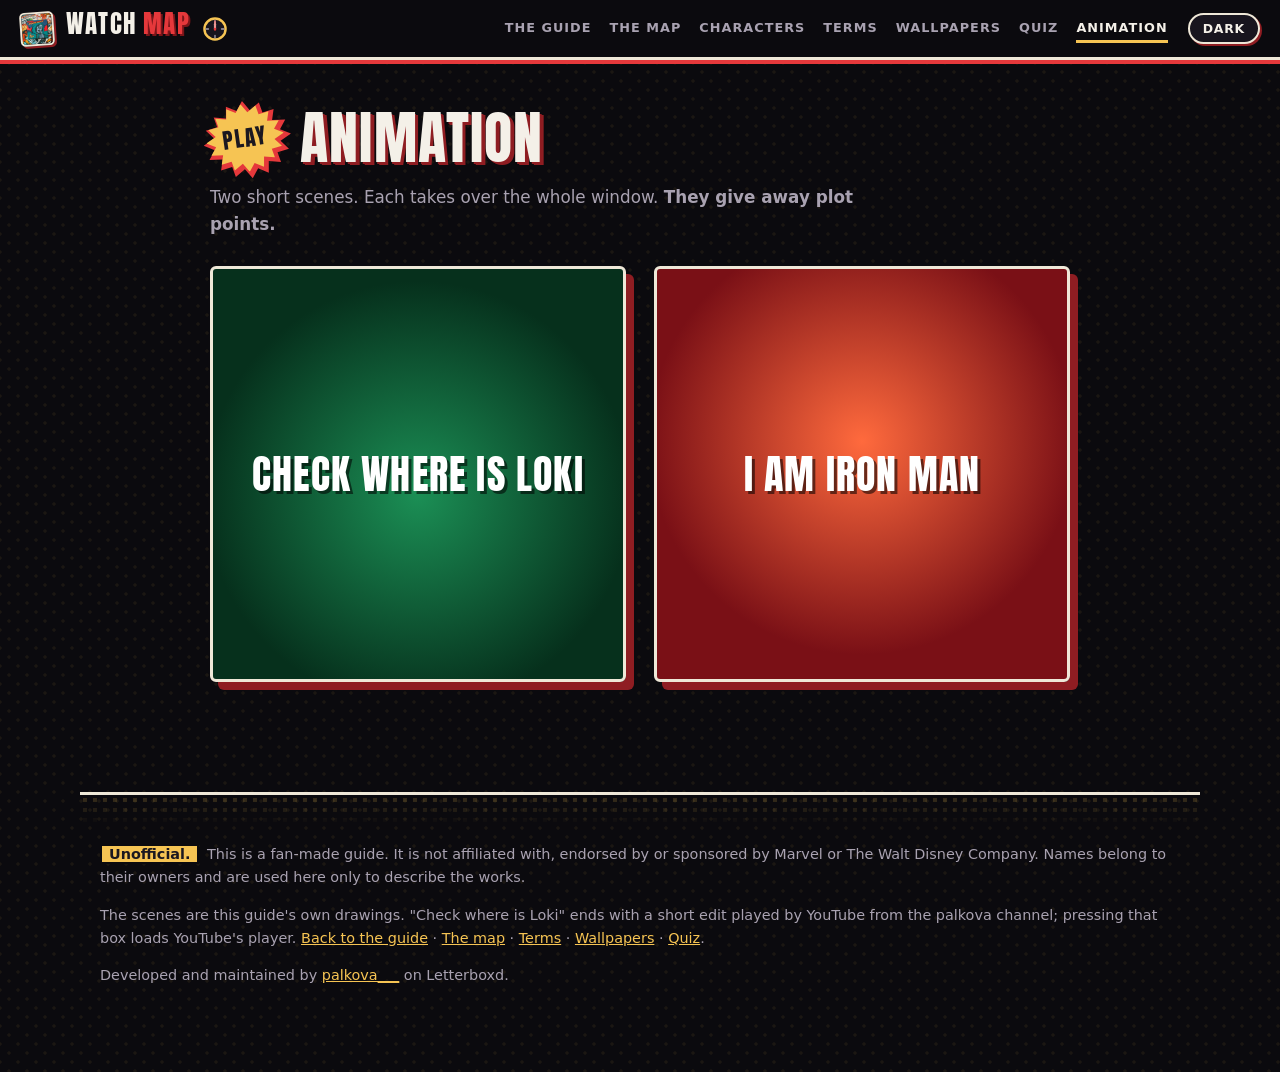
==== animation.html @ c8e67594 "Watch Map: update the page" ====
<!doctype html>
<html lang="en" data-theme="dark">
<head>
<meta charset="utf-8">
<meta name="viewport" content="width=device-width, initial-scale=1">
<title>Animation · Watch Map</title>
<meta name="description" content="An unofficial fan guide. Two short scenes that take over the whole window.">
<meta name="theme-color" content="#0b0a0e">
<link rel="icon" type="image/png" sizes="32x32" href="icon-32.png">
<link rel="apple-touch-icon" href="icon-180.png">
<link rel="preload" href="fonts/anton.woff2" as="font" type="font/woff2" crossorigin>
<link rel="stylesheet" href="style.css">
<script src="config.js"></script>
<script src="theme.js"></script>
</head>
<body data-page="animation">
<header class="bar">
  <a class="word" href="index.html" aria-label="Watch Map, back to the guide"><img class="logo" src="icon-180.png" width="34" height="34" alt=""><span class="word-a">WATCH</span><span class="word-b">MAP</span></a>
  <a class="logo-clock-link" href="https://youtu.be/irVNGjRFZGk" target="_blank" rel="noopener noreferrer" title="Avengers: Doomsday, the official trailer, on YouTube" aria-label="Avengers: Doomsday, the official trailer, on YouTube"><svg class="logo-clock" viewBox="0 0 32 32" width="26" height="26" aria-hidden="true"><circle class="logo-clock-ring" cx="16" cy="16" r="13"/><path class="logo-clock-marks" d="M16 5v3M16 24v3M5 16h3M24 16h3"/><line class="logo-clock-hour" x1="16" y1="16" x2="16" y2="10"/><line class="logo-clock-minute" x1="16" y1="16" x2="16" y2="7"/><line class="logo-clock-second" x1="16" y1="18" x2="16" y2="6"/><circle class="logo-clock-pin" cx="16" cy="16" r="1.6"/></svg></a>
  <nav aria-label="Pages">
    <a href="index.html">The guide</a>
    <a href="map.html">The map</a>
    <a href="index.html#people">Characters</a>
    <a href="terms.html">Terms</a>
    <a href="wallpapers.html">Wallpapers</a>
    <a href="quiz.html">Quiz</a>
    <a href="animation.html" aria-current="page">Animation</a>
  </nav>
  <a class="tool back-link" href="index.html">Guide</a>
  <button type="button" id="theme" class="tool">Dark</button>
</header>

<main id="top" class="block anim-page">
  <div class="head">
    <p class="num">PLAY</p>
    <h1 class="terms-title">Animation</h1>
    <p class="sub">Two short scenes. Each takes over the whole window. <strong>They give away plot points.</strong></p>
  </div>
  <div class="anim-boxes">
    <button type="button" class="anim-box loki" id="play-loki"><span>Check where is Loki</span></button>
    <button type="button" class="anim-box iron" id="play-iron"><span>I am Iron Man</span></button>
  </div>
  <noscript><p class="meta">This page needs JavaScript to play the scenes.</p></noscript>
</main>

<footer class="foot">
  <p><strong>Unofficial.</strong> This is a fan-made guide. It is not affiliated with, endorsed by or sponsored by Marvel or The Walt Disney Company. Names belong to their owners and are used here only to describe the works.</p>
  <p>The scenes are this guide's own drawings. "Check where is Loki" ends with a short edit played by YouTube from the palkova channel; pressing that box loads YouTube's player. <a href="index.html">Back to the guide</a> · <a href="map.html">The map</a> · <a href="terms.html">Terms</a> · <a href="wallpapers.html">Wallpapers</a> · <a href="quiz.html">Quiz</a>.</p>
  <p class="made-by">Developed and maintained by <a href="https://letterboxd.com/palkova___/" target="_blank" rel="noopener noreferrer">palkova___</a> on Letterboxd.</p>
</footer>

<!-- The stage: it covers the window while a scene plays (animation-page.js). -->
<div id="stage" hidden>
  <canvas id="stage-canvas" aria-hidden="true"></canvas>
  <video id="stage-video" playsinline controls preload="none" hidden></video>
  <iframe id="stage-frame" title="Video, played by YouTube" allow="autoplay; encrypted-media; picture-in-picture; fullscreen" allowfullscreen referrerpolicy="strict-origin-when-cross-origin" hidden></iframe>
  <div class="stage-tools">
    <a class="stage-pill" id="stage-watch" href="https://www.youtube.com/" target="_blank" rel="noopener noreferrer" hidden>Watch the edit on YouTube ↗</a>
    <a class="stage-pill" id="stage-door" href="map.html#sacred" hidden>Enter the Sacred Timeline →</a>
    <button type="button" class="stage-pill" id="stage-reverse" hidden>Reverse the snap</button>
    <button type="button" class="stage-pill" id="stage-snap" hidden>Snap</button>
    <button type="button" class="stage-pill quiet" id="stage-back" hidden>Back</button>
    <a class="stage-pill quiet" id="stage-home" href="index.html" hidden>Back to home</a>
  </div>
</div>

<script src="strands.js"></script>
<script src="animation-page.js"></script>
</body>
</html>
---- style.css ----
@font-face { font-family: "Anton"; src: url("fonts/anton.woff2") format("woff2"); font-display: swap; }

:root, :root[data-theme="dark"] {
  --bg: #0b0a0e; --bg2: #131118; --panel: #18151e; --ink: #f4f0e8; --muted: #a9a2b1; --line: #2c2734;
  --red: #e5383b; --red-deep: #8f1d22; --gold: #f6c453; --shadow: rgba(0, 0, 0, 0.55); --dot: rgba(246, 196, 83, 0.07);
  --p1: 356; --p2: 28; --p3: 268; --p4: 172; --p5: 212; --p6: 132;
  /* the comic-book layer: ink outlines, hard shadows, caption yellow, rays and halftone */
  --outline: #efe8d8; --drop: #8f1d22; --under: #e5383b; --pop: #f6c453; --pop-ink: #1b1820; --pop-soft: #4a4032; --pop-line: #0b0a0e;
  --ray: rgba(229, 56, 59, 0.17); --tone: rgba(246, 196, 83, 0.2); --red-btn: #d42a2e;
  --h1-drop: #8f1d22; --em-drop: #5c0f13; --word-drop: #7a1519; --drop-s: 70%; --drop-l: 50%;
}
:root[data-theme="light"] {
  --bg: #f8f4ea; --bg2: #f0e9da; --panel: #fffcf5; --ink: #1b1820; --muted: #615a69; --line: #dbd1bf;
  --red: #c8262b; --red-deep: #8c171c; --gold: #8f6207; --shadow: rgba(60, 40, 10, 0.2); --dot: rgba(27, 24, 32, 0.07);
  --outline: #1b1820; --drop: #1b1820; --under: #1b1820; --pop: #ffcf33; --pop-ink: #1b1820; --pop-soft: #4a4032; --pop-line: #1b1820;
  --ray: rgba(240, 170, 20, 0.26); --tone: rgba(27, 24, 32, 0.15); --red-btn: #c8262b;
  --h1-drop: #ffcf33; --em-drop: #1b1820; --word-drop: #ffcf33; --drop-s: 35%; --drop-l: 13%;
}
/* the colours of the map page's Sacred Timeline view (theme.js sets data-theme="green" for it) */
:root[data-theme="green"] {
  --bg: #020d08; --bg2: #051a10; --panel: #082214; --ink: #eaf6e4; --muted: #94b89d; --line: #17402a;
  --red: #2fd27a; --red-deep: #0d5a31; --gold: #e3d26f; --shadow: rgba(0, 0, 0, 0.6); --dot: rgba(64, 220, 130, 0.07);
  --outline: #cfe9c8; --drop: #0d5a31; --under: #2fd27a; --pop: #e3d26f; --pop-ink: #07160d; --pop-soft: #3c4a2c; --pop-line: #020d08;
  --ray: rgba(47, 210, 122, 0.16); --tone: rgba(227, 210, 111, 0.16); --red-btn: #12854a;
  --h1-drop: #0d5a31; --em-drop: #073a20; --word-drop: #0b4a29; --drop-s: 60%; --drop-l: 30%;
}
:root { --display: "Anton", Impact, "Arial Narrow Bold", sans-serif; --body: system-ui, -apple-system, "Segoe UI", Roboto, "Noto Sans", sans-serif; --bar-h: 60px;
  --burst: polygon(50% 0%, 57.4% 12.9%, 68.8% 4.7%, 71.3% 18.1%, 84.3% 15.7%, 80.9% 29.3%, 95.7% 31.1%, 88.3% 42.4%, 100% 50%, 87.1% 57.4%, 95.3% 68.8%, 81.9% 71.3%, 84.3% 84.3%, 70.7% 80.9%, 68.9% 95.7%, 57.6% 88.3%, 50% 100%, 42.6% 87.1%, 31.2% 95.3%, 28.7% 81.9%, 15.7% 84.3%, 19.1% 70.7%, 4.3% 68.9%, 11.7% 57.6%, 0% 50%, 12.9% 42.6%, 4.7% 31.2%, 18.1% 28.7%, 15.7% 15.7%, 29.3% 19.1%, 31.1% 4.3%, 42.4% 11.7%);
  --burst-s: polygon(50% 0%, 60.2% 18.6%, 79.4% 9.5%, 76.7% 30.6%, 97.6% 34.5%, 83% 50%, 97.6% 65.5%, 76.7% 69.4%, 79.4% 90.5%, 60.2% 81.4%, 50% 100%, 39.8% 81.4%, 20.6% 90.5%, 23.3% 69.4%, 2.4% 65.5%, 17% 50%, 2.4% 34.5%, 23.3% 30.6%, 20.6% 9.5%, 39.8% 18.6%); }

* { box-sizing: border-box; }
html { scroll-behavior: smooth; scroll-padding-top: 78px; }
/* the page is newsprint: two offset dot grids make a halftone screen */
body { margin: 0; color: var(--ink); font: 17px/1.6 var(--body); background-color: var(--bg);
  background-image: radial-gradient(var(--dot) 1.5px, transparent 1.7px), radial-gradient(var(--dot) 1.5px, transparent 1.7px); background-size: 18px 18px; background-position: 0 0, 9px 9px; }
a { color: var(--gold); }
button, select { font: inherit; color: inherit; }
button { cursor: pointer; }
:focus-visible { outline: 3px solid var(--gold); outline-offset: 3px; border-radius: 4px; }

/* top bar: a solid masthead with an ink rule and a red rule under it */
.bar { position: sticky; top: 0; z-index: 30; display: flex; align-items: center; gap: 20px; min-height: var(--bar-h); padding: 8px 20px;
  background: var(--bg); border-bottom: 3px solid var(--outline); box-shadow: 0 4px 0 var(--red); }
.word { display: inline-flex; align-items: baseline; gap: 7px; text-decoration: none; font-family: var(--display); font-size: 1.55rem; letter-spacing: 0.05em; line-height: 1; }
/* the little clock beside the name: the guide's own mark, ticking. It is a plain clock, not a character.
   (Its classes start "logo-clock"; ".tick" is the "seen it" button on a poster.) */
.logo-clock-link { display: inline-flex; align-self: center; margin-left: -8px; border-radius: 50%; }
.logo-clock-link:hover .logo-clock-ring { stroke: var(--red); }
.logo-clock { overflow: visible; animation: clock-bob 2.4s ease-in-out infinite; }
.logo-clock-ring { fill: var(--panel); stroke: var(--pop); stroke-width: 3; }
.logo-clock-marks { stroke: var(--muted); stroke-width: 1.6; stroke-linecap: round; }
.logo-clock-hour, .logo-clock-minute, .logo-clock-second { stroke-linecap: round; transform-origin: 16px 16px; }
.logo-clock-hour { stroke: var(--ink); stroke-width: 2.6; animation: clock-turn 240s linear infinite; }
.logo-clock-minute { stroke: var(--ink); stroke-width: 1.9; animation: clock-turn 20s linear infinite; }
.logo-clock-second { stroke: var(--red); stroke-width: 1.2; animation: clock-turn 6s steps(60) infinite; }
.logo-clock-pin { fill: var(--red); }
@keyframes clock-turn { to { transform: rotate(360deg); } }
@keyframes clock-bob { 0%, 100% { transform: translateY(0); } 50% { transform: translateY(-2px); } }
@media (max-width: 520px) { .logo-clock-link { display: none; } }
@media (prefers-reduced-motion: reduce) { .logo-clock, .logo-clock-hour, .logo-clock-minute, .logo-clock-second { animation: none; } }
.word-a { color: var(--ink); }
.word-b { color: var(--red); text-shadow: 2px 2px 0 var(--word-drop); }
.bar nav { display: flex; gap: 18px; margin-left: auto; }
.bar nav a { color: var(--muted); text-decoration: none; font-size: 0.8rem; font-weight: 800; letter-spacing: 0.08em; text-transform: uppercase; padding: 4px 0 2px; border-bottom: 3px solid transparent; transition: color 0.2s, border-color 0.2s; }
.bar nav a:hover { color: var(--ink); border-bottom-color: var(--red); }
.tool { background: var(--panel); border: 2px solid var(--outline); border-radius: 999px; padding: 4px 13px; font-size: 0.78rem; font-weight: 800; letter-spacing: 0.06em; text-transform: uppercase; color: var(--ink); box-shadow: 2px 2px 0 var(--drop); transition: transform 0.12s, box-shadow 0.12s; }
.tool:hover { transform: translate(-1px, -1px); box-shadow: 3px 3px 0 var(--drop); }
.tool:active { transform: translate(2px, 2px); box-shadow: 0 0 0 var(--drop); }
@media (max-width: 860px) { .bar nav { display: none; } .tool { margin-left: auto; } }

/* hero: a splash page. Rays fan out from behind the headline, halftone rises from the bottom edge */
.hero { position: relative; min-height: min(calc(100vh - var(--bar-h)), 860px); display: flex; align-items: center; overflow: hidden; border-bottom: 3px solid var(--outline);
  background: radial-gradient(1000px 600px at 85% 5%, color-mix(in srgb, var(--red) 30%, transparent), transparent 62%),
    radial-gradient(800px 560px at -5% 100%, color-mix(in srgb, var(--gold) 14%, transparent), transparent 60%), linear-gradient(180deg, var(--bg2), var(--bg)); }
.hero::before { content: ""; position: absolute; inset: 0; pointer-events: none;
  background: repeating-conic-gradient(from 2deg at 24% 40%, var(--ray) 0deg 5deg, transparent 5deg 15deg);
  -webkit-mask-image: radial-gradient(circle at 24% 40%, #000 0, #000 24%, transparent 74%); mask-image: radial-gradient(circle at 24% 40%, #000 0, #000 24%, transparent 74%); }
.hero::after { content: ""; position: absolute; left: 0; right: 0; bottom: 0; height: 170px; pointer-events: none;
  background-image: radial-gradient(var(--tone) 34%, transparent 36%), radial-gradient(var(--tone) 34%, transparent 36%); background-size: 14px 14px; background-position: 0 0, 7px 7px;
  -webkit-mask-image: linear-gradient(to top, #000, transparent); mask-image: linear-gradient(to top, #000, transparent); }
#sky { position: absolute; inset: 0; width: 100%; height: 100%; opacity: 0.6; }
.hero-in { position: relative; z-index: 1; width: 100%; max-width: 1120px; margin: 0 auto; padding: 56px 20px 90px; }
.kicker { margin: 0 0 18px; display: inline-block; background: var(--pop); color: var(--pop-ink); border: 2px solid var(--pop-line); box-shadow: 4px 4px 0 var(--drop); font-weight: 800; font-size: 0.76rem; letter-spacing: 0.2em; text-transform: uppercase; padding: 6px 12px; transform: rotate(-2deg); }
h1 { margin: 0; font-family: var(--display); font-weight: 400; font-size: clamp(3rem, 10vw, 7.4rem); line-height: 1.02; letter-spacing: 0.01em; text-transform: uppercase;
  text-shadow: 0.018em 0.018em 0 var(--h1-drop), 0.036em 0.036em 0 var(--h1-drop), 0.054em 0.054em 0 var(--h1-drop); }
h1 em { font-style: normal; color: var(--red); text-shadow: 0.018em 0.018em 0 var(--em-drop), 0.036em 0.036em 0 var(--em-drop), 0.054em 0.054em 0 var(--em-drop); }
.lede { max-width: 640px; margin: 26px 0 30px; font-size: 1.15rem; color: color-mix(in srgb, var(--ink) 72%, var(--muted)); }
.pick label { display: block; width: fit-content; font-size: 0.74rem; font-weight: 800; letter-spacing: 0.16em; text-transform: uppercase; color: var(--pop-ink); background: var(--pop); border: 2px solid var(--pop-line); box-shadow: 3px 3px 0 var(--drop); padding: 3px 10px; margin-bottom: 12px; transform: rotate(-1deg); }
.pick-row { display: flex; gap: 14px; flex-wrap: wrap; max-width: 660px; }
.pick-row.wide { max-width: 540px; margin-bottom: 24px; }
select { flex: 1 1 260px; min-width: 0; background: var(--panel); border: 3px solid var(--outline); border-radius: 6px; padding: 12px; font-weight: 600; box-shadow: 4px 4px 0 var(--drop); transition: box-shadow 0.2s; }
select:hover, select:focus { box-shadow: 4px 4px 0 var(--red); }
.cta { background: var(--red-btn); color: #fff; border: 3px solid var(--outline); border-radius: 6px; padding: 12px 20px; font-weight: 800; box-shadow: 4px 4px 0 var(--outline); transition: transform 0.14s, box-shadow 0.14s; }
.cta:hover { transform: translate(-2px, -2px); box-shadow: 6px 6px 0 var(--outline); }
.cta:active { transform: translate(3px, 3px); box-shadow: 1px 1px 0 var(--outline); }
.stats { margin: 30px 0 0; color: var(--muted); font-size: 0.92rem; display: flex; flex-wrap: wrap; gap: 12px 14px; }
.stats span { display: inline-flex; align-items: baseline; background: var(--panel); border: 2px solid var(--outline); padding: 1px 11px 1px 9px; box-shadow: 3px 3px 0 var(--drop); }
.stats b { color: var(--ink); font-family: var(--display); font-weight: 400; font-size: 1.5rem; letter-spacing: 0.03em; margin-right: 7px; }
.progress { max-width: 660px; margin: 26px 0 0; }
.progress-bar { height: 14px; border: 2px solid var(--outline); background: var(--panel); overflow: hidden; box-shadow: 3px 3px 0 var(--drop); }
.progress-bar span { display: block; height: 100%; width: 0; background: linear-gradient(90deg, var(--red), var(--gold)); transition: width 0.6s cubic-bezier(0.2, 0.7, 0.2, 1); }
.progress p { margin: 10px 0 0; color: var(--muted); font-size: 0.95rem; }
.down { position: absolute; left: 50%; bottom: 22px; transform: translateX(-50%); z-index: 1; width: 46px; height: 46px; border-radius: 50%; display: grid; place-items: center; background: var(--pop); border: 3px solid var(--pop-line); box-shadow: 3px 3px 0 var(--drop); color: var(--pop-ink); font-weight: 900; text-decoration: none; animation: bob 2.4s ease-in-out infinite; }
@keyframes bob { 0%, 100% { transform: translate(-50%, 0); } 50% { transform: translate(-50%, 7px); } }

/* a small page of empty panels beside the hero text: rays, halftone, a blank balloon. Abstract shapes only. Wide screens only. */
.panels { display: none; }
@media (min-width: 1080px) {
  .panels { display: grid; position: absolute; z-index: -1; right: 24px; bottom: 100px; width: 318px; height: 262px; grid-template: 1.1fr 1fr / 1fr 1.25fr; gap: 12px; transform: rotate(3deg); pointer-events: none; }
  .panels i { position: relative; overflow: hidden; border: 4px solid var(--outline); box-shadow: 5px 5px 0 var(--drop); }
  .panels i:nth-child(1) { grid-column: 1 / -1; background: repeating-conic-gradient(from -6deg at 50% 56%, #f6c453 0deg 12deg, #d42a2e 12deg 24deg); }
  .panels i:nth-child(1)::before, .panels i:nth-child(1)::after { content: ""; position: absolute; left: 50%; top: 56%; width: 104px; height: 84px; margin: -42px 0 0 -52px; clip-path: var(--burst-s); }
  .panels i:nth-child(1)::before { background: #1b1820; transform: scale(1.13) translate(2px, 2px); }
  .panels i:nth-child(1)::after { background: #f4f0e8; }
  .panels i:nth-child(2) { background: radial-gradient(circle at 34% 36%, #f6c453 0 17px, #1b1820 17.5px 20.5px, transparent 21px),
    linear-gradient(135deg, #d42a2e 22%, transparent 82%), radial-gradient(#1b1820 40%, transparent 42%) 0 0 / 9px 9px, #d42a2e; }
  .panels i:nth-child(3) { background: linear-gradient(90deg, #f4f0e8 30%, transparent), repeating-linear-gradient(0deg, transparent 0 8px, rgba(27, 24, 32, 0.55) 8px 10px), #f4f0e8; }
  .panels i:nth-child(3)::before { content: ""; position: absolute; left: 12px; top: 12px; width: 92px; height: 56px; border: 3px solid #1b1820; border-radius: 50%;
    background: radial-gradient(circle at 30% 50%, #1b1820 0 4px, transparent 4.6px), radial-gradient(circle at 50% 50%, #1b1820 0 4px, transparent 4.6px), radial-gradient(circle at 70% 50%, #1b1820 0 4px, transparent 4.6px), #fff; }
  .panels i:nth-child(3)::after { content: ""; position: absolute; left: 34px; top: 57px; width: 15px; height: 15px; background: #fff; border-right: 3px solid #1b1820; border-bottom: 3px solid #1b1820; transform: skewX(28deg) rotate(12deg); }
}

/* sections: the number sits in an action burst beside the heading */
.block { max-width: 1120px; margin: 0 auto; padding: 84px 20px 10px; }
.head { display: grid; grid-template-columns: auto minmax(0, 1fr); column-gap: 16px; align-items: center; margin-bottom: 28px; }
.head > * { grid-column: 1 / -1; }
.head > .num { grid-column: 1; }
.head > h2, .head > h1 { grid-column: 2; }
.num { position: relative; z-index: 0; margin: 0 0 0 -4px; display: grid; place-items: center; min-width: 74px; height: 68px; padding: 2px 17px 0; font-family: var(--display); font-size: 1.35rem; letter-spacing: 0.06em; line-height: 1; color: var(--pop-ink); transform: rotate(-8deg); }
.num::before, .num::after { content: ""; position: absolute; z-index: -1; clip-path: var(--burst); }
.num::before { inset: -3px -7px -7px -3px; background: var(--under); }
.num::after { inset: 0; background: var(--pop); }
h2 { margin: 0 0 8px; font-family: var(--display); font-weight: 400; font-size: clamp(2.2rem, 6vw, 3.6rem); letter-spacing: 0.02em; text-transform: uppercase; line-height: 1.05; }
.head h2 { margin: 0; text-shadow: 0.03em 0.03em 0 var(--h1-drop), 0.06em 0.06em 0 var(--h1-drop); }
h3 { margin: 0; }
.sub { margin: 12px 0 0; color: var(--muted); max-width: 700px; font-size: 1.05rem; }
.reveal { opacity: 0; transform: translateY(22px); transition: opacity 0.7s ease, transform 0.7s cubic-bezier(0.2, 0.7, 0.2, 1); }
.reveal.in { opacity: 1; transform: none; }
.reveal .num { transform: rotate(-24deg) scale(0.3); transition: transform 0.5s cubic-bezier(0.2, 1.5, 0.4, 1) 0.15s; }
.reveal.in .num { transform: rotate(-8deg); }

/* poster cards: each one is a panel with an ink outline and an off-register colour plate for a shadow */
.rail { display: flex; gap: 18px; overflow-x: auto; padding: 8px 12px 20px 5px; scroll-snap-type: x proximity; scrollbar-width: thin; scrollbar-color: var(--line) transparent; -webkit-overflow-scrolling: touch; }
.rail::-webkit-scrollbar { height: 8px; } .rail::-webkit-scrollbar-thumb { background: var(--line); border-radius: 8px; }
.poster { --h: var(--p1); position: relative; display: block; width: 158px; height: 224px; border-radius: 5px; overflow: hidden; text-align: left; padding: 0; border: 3px solid var(--outline); color: #fff;
  background: linear-gradient(155deg, hsl(var(--h) 62% 34%), hsl(calc(var(--h) + 24) 58% 14%) 78%);
  box-shadow: 5px 5px 0 hsl(var(--h) var(--drop-s) var(--drop-l)); transition: transform 0.16s cubic-bezier(0.2, 0.7, 0.2, 1), box-shadow 0.16s; }
.poster:hover, .poster:focus-visible { transform: translate(-3px, -3px); box-shadow: 8px 8px 0 hsl(var(--h) var(--drop-s) var(--drop-l)); }
.poster::before { content: ""; position: absolute; inset: 0; background-image: radial-gradient(rgba(255, 255, 255, 0.17) 30%, transparent 32%); background-size: 9px 9px; -webkit-mask-image: linear-gradient(135deg, #000, transparent 58%); mask-image: linear-gradient(135deg, #000, transparent 58%); }
.poster::after { content: ""; position: absolute; inset: 0; background-image: radial-gradient(rgba(0, 0, 0, 0.34) 30%, transparent 32%); background-size: 9px 9px; background-position: 4.5px 4.5px; -webkit-mask-image: linear-gradient(315deg, #000, transparent 46%); mask-image: linear-gradient(315deg, #000, transparent 46%); }
.poster .yr { position: absolute; right: -4px; top: -12px; font-family: var(--display); font-size: 5.4rem; line-height: 1; color: rgba(255, 255, 255, 0.1); -webkit-text-stroke: 2px rgba(255, 255, 255, 0.26); letter-spacing: -0.01em; }
.poster .body { position: absolute; z-index: 1; left: 10px; right: 10px; bottom: 11px; }
.poster .kind { display: inline-block; font-size: 0.62rem; font-weight: 800; letter-spacing: 0.14em; text-transform: uppercase; color: #1b1820; background: #f6c453; border: 2px solid #121014; padding: 0 6px; margin-bottom: 8px; transform: rotate(-2.5deg); transform-origin: 0 100%; }
.poster .ttl { display: block; font-family: var(--display); font-size: 1.22rem; line-height: 1.12; letter-spacing: 0.02em; text-transform: uppercase; overflow-wrap: break-word; text-shadow: 2px 2px 0 rgba(0, 0, 0, 0.6); }
.poster .len { display: block; margin-top: 5px; font-size: 0.74rem; font-weight: 600; opacity: 0.9; }
.poster.soon { border-style: dashed; background: repeating-linear-gradient(135deg, hsl(var(--h) 30% 22%) 0 12px, hsl(var(--h) 30% 18%) 12px 24px); }
.poster.soon .kind { background: #f4f0e8; }
.poster.soon .yr { color: rgba(255, 255, 255, 0.15); -webkit-text-stroke: 0; }
.poster.sel, .poster.sel:hover { border-color: var(--pop); box-shadow: 0 0 0 3px var(--pop-line), 9px 9px 0 var(--red); }
.poster .step { position: absolute; z-index: 1; left: 7px; top: 7px; min-width: 40px; height: 40px; padding: 2px 6px 0; display: grid; place-items: center; font-family: var(--display); font-size: 1.05rem; line-height: 1; color: #1b1820; transform: rotate(-8deg); }
.poster .step::before, .poster .step::after { content: ""; position: absolute; z-index: -1; clip-path: var(--burst-s); }
.poster .step::before { inset: -3px -5px -5px -3px; background: #121014; }
.poster .step::after { inset: 0; background: #f6c453; }
.tick { position: absolute; right: 9px; top: 9px; z-index: 2; width: 30px; height: 30px; border-radius: 50%; border: 2px solid rgba(255, 255, 255, 0.85); background: rgba(0, 0, 0, 0.4); color: transparent; font-weight: 900; font-size: 0.95rem; line-height: 1; display: grid; place-items: center; transition: background 0.2s, transform 0.2s, color 0.2s; }
.tick:hover { transform: scale(1.12); }
.poster-wrap { position: relative; flex: 0 0 auto; scroll-snap-align: start; }
.poster-wrap.seen .tick { background: #f6c453; border-color: #121014; color: #1b1820; }
.poster-wrap.seen .poster { filter: saturate(0.55) brightness(0.82); }
/* each phase is one wide panel; its name is a caption box that sits across the top edge */
.phase-row { position: relative; margin: 40px 0 56px; padding: 0 12px 2px 14px; border: 3px solid var(--outline); border-radius: 6px; box-shadow: 7px 7px 0 var(--drop);
  background: linear-gradient(200deg, transparent, var(--panel) 46%), radial-gradient(hsl(var(--h) 70% 56% / 0.34) 30%, transparent 32%) 0 0 / 10px 10px, var(--panel); }
.phase-row h3 { position: relative; width: fit-content; max-width: calc(100% - 6px); margin: 0 0 -8px; padding: 4px 13px 3px 11px; display: flex; flex-wrap: wrap; align-items: baseline; gap: 0 12px; font-family: var(--display); font-weight: 400; font-size: 1.5rem; letter-spacing: 0.04em; text-transform: uppercase; line-height: 1.25;
  color: var(--pop-ink); background: var(--pop); border: 3px solid var(--pop-line); box-shadow: 3px 3px 0 var(--drop); transform: translateY(-50%) rotate(-1deg); }
.phase-row h3 small { font: 700 0.8rem/1.5 var(--body); color: var(--pop-soft); letter-spacing: 0; text-transform: none; padding-bottom: 2px; }
.phase-row h3 i { width: 15px; height: 15px; border: 2px solid var(--pop-ink); background: hsl(var(--h) 62% 44%); align-self: center; transform: rotate(45deg); }

/* detail: a full-width panel with a halftone corner */
.detail { background: linear-gradient(315deg, transparent, var(--panel) 34%), radial-gradient(var(--tone) 30%, transparent 32%) 0 0 / 10px 10px, var(--panel); border: 3px solid var(--outline); border-radius: 6px; padding: 22px; box-shadow: 8px 8px 0 var(--drop); }
.hint { margin: 0; color: var(--muted); }
.d-top { display: flex; gap: 22px; align-items: flex-start; flex-wrap: wrap; margin-bottom: 18px; }
.d-top .poster-wrap { flex: 0 0 auto; }
.d-info { flex: 1 1 280px; min-width: 0; }
.d-info h3 { font-family: var(--display); font-weight: 400; font-size: clamp(1.8rem, 4.6vw, 2.8rem); line-height: 1.06; letter-spacing: 0.02em; text-transform: uppercase; }
.meta { color: var(--muted); margin: 8px 0 12px; }
.sum { margin: 0 0 14px; font-size: 1.08rem; }
.sum b { color: var(--gold); }
.ghost { background: var(--panel); border: 2px solid var(--outline); border-radius: 6px; padding: 7px 14px; color: var(--ink); font-weight: 700; font-size: 0.92rem; box-shadow: 3px 3px 0 var(--drop); transition: transform 0.12s, box-shadow 0.12s; margin: 0 10px 8px 0; }
.ghost:hover { transform: translate(-1px, -1px); box-shadow: 4px 4px 0 var(--red); }
.ghost:active { transform: translate(2px, 2px); box-shadow: 1px 1px 0 var(--drop); }
.lbl { width: fit-content; margin: 24px 0 10px; padding: 3px 10px; font-size: 0.74rem; font-weight: 800; letter-spacing: 0.16em; text-transform: uppercase; color: var(--pop-ink); background: var(--pop); border: 2px solid var(--pop-line); box-shadow: 3px 3px 0 var(--drop); transform: rotate(-1deg); }
.none { color: var(--muted); margin: 0; }
.flag { margin: 16px 0 0; padding: 11px 14px; border: 2px solid var(--outline); border-left: 9px solid var(--pop); background: color-mix(in srgb, var(--gold) 9%, var(--panel)); font-size: 0.96rem; }
.group-detail:empty { display: none; }
.group-detail { margin-top: 30px; padding: 20px 18px 6px 20px; border: 3px solid var(--outline); border-radius: 6px; box-shadow: 8px 8px 0 var(--drop);
  background: linear-gradient(315deg, transparent, var(--panel) 34%), radial-gradient(var(--tone) 30%, transparent 32%) 0 0 / 10px 10px, var(--panel); }
.group-detail h3 { font-family: var(--display); font-weight: 400; font-size: clamp(1.7rem, 4.4vw, 2.3rem); letter-spacing: 0.03em; text-transform: uppercase; line-height: 1.1; }
.group-detail .about { margin: 10px 0 0; max-width: 780px; }
.group-detail .meta { margin: 8px 0 10px; font-size: 0.95rem; }
.fade { animation: fade 0.45s ease both; }
@keyframes fade { from { opacity: 0; transform: translateY(10px); } to { opacity: 1; transform: none; } }

/* map */
.controls { display: flex; gap: 14px 18px; flex-wrap: wrap; align-items: center; margin-bottom: 20px; }
.seg { display: inline-flex; border: 3px solid var(--outline); border-radius: 6px; overflow: hidden; background: var(--panel); box-shadow: 4px 4px 0 var(--drop); }
.seg button { background: none; border: 0; padding: 8px 15px; font-weight: 800; color: var(--muted); transition: background 0.2s, color 0.2s; }
.seg button + button { border-left: 3px solid var(--outline); }
.seg button[aria-pressed="true"] { background: var(--pop); color: var(--pop-ink); }
.chips { display: inline-flex; gap: 9px; flex-wrap: wrap; }
.chip { background: var(--panel); border: 2px solid var(--outline); border-radius: 4px; padding: 5px 12px; color: var(--muted); font-weight: 700; font-size: 0.9rem; box-shadow: 2px 2px 0 var(--drop); transition: color 0.2s, background 0.2s, transform 0.12s, box-shadow 0.12s; }
.chip:hover { color: var(--ink); transform: translate(-1px, -1px); box-shadow: 3px 3px 0 var(--drop); }
.chip[aria-pressed="true"] { color: var(--pop-ink); background: var(--pop); }
.map-scroll { overflow-x: auto; overflow-y: hidden; border: 3px solid var(--outline); border-radius: 6px; background: linear-gradient(180deg, var(--bg2), var(--panel)); cursor: grab; scrollbar-width: thin; scrollbar-color: var(--line) transparent; box-shadow: 8px 8px 0 var(--drop); }
.map-scroll.drag { cursor: grabbing; user-select: none; }
#graph { display: block; }
.band { fill: color-mix(in srgb, var(--ink) 3%, transparent); }
.band.alt { fill: color-mix(in srgb, var(--red) 7%, transparent); }
.band-label { fill: var(--muted); font: 400 24px var(--display); letter-spacing: 0.08em; text-transform: uppercase; opacity: 0.85; }
.lane-label { fill: var(--muted); font: 700 11px var(--body); letter-spacing: 0.2em; text-transform: uppercase; }
.edge { fill: none; stroke: var(--muted); stroke-width: 1; opacity: 0.14; transition: opacity 0.35s, stroke 0.35s, stroke-width 0.35s; }
.edge.on { stroke: var(--red); stroke-width: 3; opacity: 0.95; }
.edge.nice-on { stroke: var(--gold); stroke-width: 2; opacity: 0.9; stroke-dasharray: 5 6; }
.dim .edge:not(.on):not(.nice-on) { opacity: 0.04; }
.node { cursor: pointer; transition: opacity 0.35s; }
.node circle { fill: var(--panel); stroke: var(--ink); stroke-width: 3; transition: fill 0.3s, stroke 0.3s, r 0.2s; }
.node.film circle { stroke: var(--red); }
.node.series circle { stroke: var(--gold); }
.node.soon circle { stroke-dasharray: 3 3; }
.node text { fill: var(--ink); font: 600 13px var(--body); }
.node .date { fill: var(--muted); font-weight: 400; font-size: 11px; }
.node:hover circle, .node:focus circle { r: 12; }
.node:focus { outline: none; }
.node:focus text { text-decoration: underline; }
.node.seen circle { fill: var(--gold); stroke: var(--gold); }
.dim .node:not(.on):not(.nice-on):not(.sel) { opacity: 0.2; }
.node.on circle { fill: var(--red); stroke: var(--red); }
.node.nice-on circle { stroke: var(--gold); stroke-width: 4; }
.node.sel circle { fill: var(--ink); stroke: var(--gold); stroke-width: 5; r: 13; }
.node.hidden, .edge.hidden { display: none; }
.caption:empty { display: none; }
.caption { margin-top: 20px; display: flex; gap: 12px; align-items: center; flex-wrap: wrap; background: var(--panel); border: 3px solid var(--outline); border-radius: 6px; padding: 12px 16px; box-shadow: 5px 5px 0 var(--drop); }
.caption strong { font-family: var(--display); font-weight: 400; font-size: 1.25rem; letter-spacing: 0.03em; text-transform: uppercase; }
.caption span { color: var(--muted); }
.caption .ghost { margin: 0; }
.legend { color: var(--muted); font-size: 0.88rem; margin: 20px 0 0; }
.key { display: inline-block; width: 24px; height: 0; border-top: 3px solid var(--red); vertical-align: middle; margin: 0 5px 0 14px; }
.key:first-child { margin-left: 0; }
.key.nice { border-top: 3px dashed var(--gold); }
.key.seen { width: 12px; height: 12px; border: 0; border-radius: 50%; background: var(--gold); }
.legend .note { margin-left: 14px; }

/* paths and people */
.cards { display: grid; grid-template-columns: repeat(auto-fit, minmax(240px, 1fr)); gap: 24px 22px; padding-right: 6px; }
.card { display: flex; flex-direction: column; align-items: flex-start; justify-content: flex-start; text-align: left; border: 3px solid var(--outline); border-radius: 6px; padding: 18px; box-shadow: 6px 6px 0 var(--drop);
  background: linear-gradient(315deg, transparent, var(--panel) 38%), radial-gradient(var(--tone) 30%, transparent 32%) 0 0 / 10px 10px, var(--panel);
  transition: transform 0.16s cubic-bezier(0.2, 0.7, 0.2, 1), box-shadow 0.16s; }
.card:hover { transform: translate(-3px, -3px); box-shadow: 9px 9px 0 var(--drop); }
.card[aria-pressed="true"] { transform: translate(-3px, -3px); box-shadow: 9px 9px 0 var(--red); }
.card b { display: block; font-family: var(--display); font-weight: 400; font-size: 1.45rem; letter-spacing: 0.03em; text-transform: uppercase; line-height: 1.1; margin-bottom: 8px; }
.card span { color: var(--muted); font-size: 0.96rem; margin-bottom: 16px; }
.card i { display: block; width: fit-content; margin-top: auto; padding: 2px 9px; font-style: normal; color: var(--pop-ink); background: var(--pop); border: 2px solid var(--pop-line); font-weight: 800; font-size: 0.8rem; transform: rotate(-1.5deg); }
.people { display: flex; flex-wrap: wrap; gap: 12px; }
.person { display: inline-flex; align-items: center; gap: 9px; background: var(--panel); border: 2px solid var(--outline); border-radius: 999px; padding: 4px 15px 4px 4px; font-weight: 700; box-shadow: 3px 3px 0 var(--drop); transition: background 0.2s, transform 0.12s, box-shadow 0.12s; }
.person:hover { transform: translate(-1px, -1px); box-shadow: 4px 4px 0 var(--red); }
.person .ini { width: 32px; height: 32px; border-radius: 50%; display: grid; place-items: center; background: var(--pop); border: 2px solid var(--pop-line); color: var(--pop-ink); font-family: var(--display); font-size: 0.92rem; letter-spacing: 0.04em; }
.person[aria-pressed="true"] { background: var(--pop); color: var(--pop-ink); }
.person[aria-pressed="true"] .ini { background: var(--red-btn); color: #fff; }

.foot { position: relative; max-width: 1120px; margin: 100px auto 0; padding: 34px 20px 70px; border-top: 3px solid var(--outline); color: var(--muted); font-size: 0.9rem; }
.foot::before { content: ""; position: absolute; left: 0; right: 0; top: 0; height: 30px; pointer-events: none; background-image: radial-gradient(var(--tone) 34%, transparent 36%); background-size: 10px 10px; -webkit-mask-image: linear-gradient(#000, transparent); mask-image: linear-gradient(#000, transparent); }
.foot strong { color: var(--pop-ink); background: var(--pop); border: 2px solid var(--pop-line); padding: 0 7px; margin-right: 3px; }

@media (max-width: 560px) {
  .poster { width: 136px; height: 196px; } .poster .ttl { font-size: 1.05rem; } .block { padding-top: 64px; }
  .bar { gap: 12px; padding: 8px 14px; } .word { font-size: 1.36rem; gap: 6px; }
  .head { column-gap: 12px; } .num { min-width: 64px; height: 60px; font-size: 1.2rem; padding: 2px 14px 0; }
  .rail { gap: 15px; } .phase-row { margin-top: 54px; padding: 0 6px 0 10px; box-shadow: 5px 5px 0 var(--drop); } .phase-row h3 { font-size: 1.3rem; }
  .detail, .group-detail { padding: 16px 12px 6px 14px; box-shadow: 5px 5px 0 var(--drop); } .map-scroll { box-shadow: 5px 5px 0 var(--drop); }
}
@media (prefers-reduced-motion: reduce) {
  html { scroll-behavior: auto; }
  .reveal { opacity: 1; transform: none; transition: none; }
  .reveal .num { transform: rotate(-8deg); transition: none; }
  .poster, .card, .person, .cta, .edge, .node, .node circle, .progress-bar span, .tool, .ghost, .chip, .tick, .seg button, select, .bar nav a { transition: none; }
  .down, .fade { animation: none; }
}

/* the logo beside the name: a photo of comic books by Erik Mclean, from Unsplash */
.bar .logo { width: 34px; height: 34px; border-radius: 5px; border: 2px solid var(--outline); align-self: center; margin-right: 5px; object-fit: cover; transform: rotate(-4deg); box-shadow: 2px 2px 0 var(--drop); }

/* a link styled like the small round buttons in the top bar */
a.tool { text-decoration: none; }
.back-link { display: none; }
.bar nav a[aria-current="page"] { color: var(--ink); border-bottom-color: var(--pop); }
.terms-link { display: none; }
@media (max-width: 860px) { .terms-link, .back-link { display: inline-block; } .tool + .tool { margin-left: 0; } }

/* Terms page */
.terms-page { padding-top: 44px; }
.terms-title { font-family: var(--display); font-weight: 400; font-size: clamp(2.2rem, 7vw, 3.6rem); letter-spacing: 0.02em; text-transform: uppercase; line-height: 1.05; margin: 0;
  text-shadow: 0.03em 0.03em 0 var(--h1-drop), 0.06em 0.06em 0 var(--h1-drop); }
.terms-tools { position: sticky; top: var(--bar-h); z-index: 20; margin: 0 -10px; padding: 16px 10px 10px; background: var(--bg); border-bottom: 3px solid var(--outline); }
.terms-find { display: flex; align-items: center; gap: 14px; margin-bottom: 12px; }
.terms-find span { font-size: 0.74rem; font-weight: 800; letter-spacing: 0.14em; text-transform: uppercase; color: var(--pop-ink); background: var(--pop); border: 2px solid var(--pop-line); box-shadow: 3px 3px 0 var(--drop); padding: 3px 10px; white-space: nowrap; transform: rotate(-1.5deg); }
.terms-find input { flex: 1; min-width: 0; max-width: 420px; font: inherit; color: var(--ink); background: var(--panel); border: 3px solid var(--outline); border-radius: 6px; padding: 8px 13px; box-shadow: 4px 4px 0 var(--drop); }
.terms-find input::placeholder { color: var(--muted); opacity: 1; }
.terms-find input:focus { box-shadow: 4px 4px 0 var(--red); }
.terms-tabs { display: flex; gap: 10px; overflow-x: auto; padding: 2px 6px 7px 1px; scrollbar-width: thin; }
.terms-tabs button { flex: none; background: var(--panel); border: 2px solid var(--outline); border-radius: 4px; padding: 5px 13px; font-weight: 800; font-size: 0.88rem; color: var(--muted); box-shadow: 2px 2px 0 var(--drop); }
.terms-tabs button:hover { color: var(--ink); }
.terms-tabs button[aria-pressed="true"] { background: var(--pop); color: var(--pop-ink); }
.terms-page > .meta { margin: 16px 0 18px; }
.terms-list { display: grid; grid-template-columns: repeat(auto-fill, minmax(min(100%, 430px), 1fr)); gap: 26px 24px; padding-right: 6px; }
.term { border: 3px solid var(--outline); border-radius: 6px; padding: 20px; scroll-margin-top: 200px; box-shadow: 6px 6px 0 var(--drop);
  background: linear-gradient(315deg, transparent, var(--panel) 30%), radial-gradient(var(--tone) 30%, transparent 32%) 0 0 / 10px 10px, var(--panel); }
.term-lit { box-shadow: 0 0 0 4px var(--pop), 10px 10px 0 var(--red); }
.term h2 { font-family: var(--display); font-weight: 400; font-size: 1.6rem; letter-spacing: 0.03em; text-transform: uppercase; line-height: 1.1; margin: 0 0 4px; }
.term-also { margin: 0 0 12px; color: var(--gold); font-weight: 700; font-size: 0.9rem; }
.term dl { margin: 0; border-top: 2px solid var(--line); }
.term dt { margin-top: 12px; font-size: 0.74rem; font-weight: 800; letter-spacing: 0.14em; text-transform: uppercase; color: var(--muted); }
.term dt::before { content: ""; display: inline-block; width: 7px; height: 7px; margin: 0 8px 1px 1px; background: var(--red); transform: rotate(45deg); }
.term dd { margin: 3px 0 0; }
.term-see { margin: 18px 0 0; display: flex; flex-wrap: wrap; gap: 7px; align-items: center; font-size: 0.84rem; }
.term-see span { color: var(--muted); font-weight: 700; margin-right: 2px; }
.term-see b { font-weight: 700; border: 2px solid var(--outline); border-radius: 4px; padding: 1px 9px; background: var(--bg2); }
@media (max-width: 560px) { .terms-find { gap: 10px; } .terms-find span { padding: 3px 7px; letter-spacing: 0.08em; } .terms-find input { padding: 7px 8px; font-size: 0.95rem; } .term { padding: 16px; } }

.hero-more { margin: 18px 0 0; font-weight: 800; display: flex; flex-wrap: wrap; gap: 6px 22px; }
.hero-more a { white-space: nowrap; }

/* The map on its own page. map.html is the guide page with data-page="map" on <body>: everything but the
   map is hidden and the map takes the height of the window. On the guide itself the map stays hidden. */
[data-page="guide"] #map { display: none; }
.door { display: inline-block; text-decoration: none; font-size: 1.1rem; }
#strands { display: none; }
/* the map page has two views instead of a theme: this is their switch, in the bar */
.view-switch { display: inline-flex; flex: none; overflow: hidden; border: 2px solid var(--outline); border-radius: 999px; background: var(--panel); box-shadow: 2px 2px 0 var(--drop); }
.view-switch button { border: 0; background: none; padding: 5px 14px; font-size: 0.78rem; font-weight: 800; letter-spacing: 0.06em; text-transform: uppercase; color: var(--muted); white-space: nowrap; }
.view-switch button + button { border-left: 2px solid var(--outline); }
.view-switch button[aria-pressed="true"] { background: var(--pop); color: var(--pop-ink); }
[data-page="map"] .back-link { display: none; }
.home-link { display: none; } /* shown only in the map's Sacred Timeline view, where the rest of the bar is gone */
@media (max-width: 860px) { .view-switch { margin-left: auto; } }
@media (max-width: 520px) { [data-page="map"] .word-a, [data-page="map"] .word-b { display: none; } .view-switch button { padding: 5px 10px; font-size: 0.72rem; } }
.map-unofficial { margin: 6px 0 0; font-size: 0.78rem; color: var(--muted); }
[data-page="map"] main > :not(#map), [data-page="map"] .foot { display: none; }
[data-page="map"] #map { display: flex; flex-direction: column; max-width: none; margin: 0; padding: 14px 18px 10px; height: calc(100vh - var(--bar-h)); height: calc(100dvh - var(--bar-h)); min-height: 500px; }
[data-page="map"] #map .head { display: flex; flex-wrap: wrap; align-items: baseline; gap: 2px 18px; margin-bottom: 10px; }
[data-page="map"] #map .head .num { display: none; }
[data-page="map"] #map .head h2 { font-size: clamp(1.5rem, 3.2vw, 2.1rem); }
[data-page="map"] #map .head .sub { margin: 0; max-width: none; font-size: 0.92rem; }
[data-page="map"] #map .controls { margin-bottom: 10px; }
[data-page="map"] .map-scroll { flex: 1 1 auto; min-height: 400px; }
@media (max-width: 700px) {
  /* a phone: give the height to the map, not to the words above it */
  [data-page="map"] #map { padding: 10px 12px 8px; }
  [data-page="map"] #map .head .sub, [data-page="map"] #jump { display: none; }
  [data-page="map"] #map .controls { gap: 8px 10px; }
}
[data-page="map"] #graph { height: 100%; width: auto; }
[data-page="map"] .reveal { opacity: 1; transform: none; }
[data-page="map"] .legend { margin-bottom: 0; }
[data-page="map"] .caption { margin-top: 10px; padding: 8px 12px; }

/* The Sacred Timeline view of the map page: nothing but the timeline and the switch, on moving green strands
   (drawn by app.js). A copy of the site that names a picture in config.js (sacred.still) shows it behind them. */
:root[data-theme="green"] body[data-page="map"] { overflow: hidden; background-color: #020d08;
  background-image: linear-gradient(rgba(2, 13, 8, 0.45), rgba(2, 13, 8, 0.7)), var(--green-still, none); background-size: cover; background-position: center; background-attachment: fixed; }
:root[data-theme="green"] body[data-page="map"] .bar { position: fixed; left: 0; right: 0; background: none; border: 0; box-shadow: none; pointer-events: none; }
:root[data-theme="green"] body[data-page="map"] .bar > :not(#view):not(.home-link) { display: none; }
:root[data-theme="green"] body[data-page="map"] .home-link { display: inline-block; margin-left: auto; pointer-events: auto; background: #082214; color: #eaf6e4; border-color: #cfe9c8; text-decoration: none; }
:root[data-theme="green"] body[data-page="map"] #view { margin-left: 0; pointer-events: auto; }
:root[data-theme="green"] body[data-page="map"] #map { height: 100vh; height: 100dvh; padding: 0; }
:root[data-theme="green"] body[data-page="map"] #map > :not(.map-scroll):not(#strands) { display: none; }
:root[data-theme="green"] body[data-page="map"] #strands { display: block; position: fixed; inset: 0; z-index: 0; width: 100%; height: 100%; pointer-events: none; }
:root[data-theme="green"] body[data-page="map"] .map-scroll { position: relative; z-index: 1; overscroll-behavior: contain; border: 0; border-radius: 0; box-shadow: none; background: none; scrollbar-color: #1f6b3f transparent; }
:root[data-theme="green"] body[data-page="map"] .band { fill: transparent; }
:root[data-theme="green"] body[data-page="map"] .band.alt { fill: rgba(47, 210, 122, 0.05); }
/* Reading comes first here: the strands behind are dimmed (app.js), every word has a dark edge round it, and the
   lines between titles are pale and solid so they stand apart from the green. No glow filter on them: a filter
   over a drawing this wide makes scrolling stutter. */
:root[data-theme="green"] body[data-page="map"] .edge { stroke: #f1ffe6; stroke-width: 1.6; opacity: 0.6; transition: none; }
:root[data-theme="green"] body[data-page="map"] .node text, :root[data-theme="green"] body[data-page="map"] .band-label, :root[data-theme="green"] body[data-page="map"] .lane-label { paint-order: stroke; stroke: #020d08; stroke-width: 6px; stroke-linejoin: round; }
:root[data-theme="green"] body[data-page="map"] .node text { fill: #ffffff; font-weight: 700; }
:root[data-theme="green"] body[data-page="map"] .node .date { fill: #e9f7c9; font-weight: 700; }
:root[data-theme="green"] body[data-page="map"] .band-label { fill: #d8f5df; opacity: 1; }
:root[data-theme="green"] body[data-page="map"] .lane-label { fill: #d8f5df; }
:root[data-theme="green"] body[data-page="map"] .node circle { fill: #020d08; }
:root[data-theme="green"] body[data-page="map"] .node { transition: none; }
:root[data-theme="green"] body[data-page="map"] .edge.on { stroke: #f1ffd0; stroke-width: 3; opacity: 1; }

/* Animation page: two square boxes, and the stage that covers the window while a scene plays */
.anim-page { padding-top: 44px; max-width: 900px; }
.anim-boxes { display: grid; grid-template-columns: repeat(auto-fit, minmax(min(100%, 260px), 1fr)); gap: 28px; }
.anim-box { aspect-ratio: 1 / 1; display: grid; place-items: center; padding: 22px; border: 3px solid var(--outline); border-radius: 6px; box-shadow: 8px 8px 0 var(--drop); color: #fff; text-align: center; transition: transform 0.14s, box-shadow 0.14s; }
.anim-box:hover { transform: translate(-3px, -3px); box-shadow: 11px 11px 0 var(--drop); }
.anim-box span { font-family: var(--display); font-size: clamp(1.7rem, 5vw, 2.5rem); letter-spacing: 0.03em; text-transform: uppercase; line-height: 1.1; text-shadow: 3px 3px 0 rgba(0, 0, 0, 0.55); }
.anim-box.loki { background: radial-gradient(circle at 50% 55%, #1b8f55, #06301c 70%); }
.anim-box.iron { background: radial-gradient(circle at 50% 42%, #ff6a3d, #7a1016 68%); }
#stage { position: fixed; inset: 0; z-index: 60; display: grid; place-items: center; }
#stage[hidden], #stage [hidden] { display: none; }
#stage-canvas { position: absolute; inset: 0; width: 100%; height: 100%; }
#stage-video { position: relative; width: min(100vw, calc(100vh * 1.9)); width: min(100vw, calc(100dvh * 1.9)); aspect-ratio: 1.9 / 1; object-fit: cover; background: #000; box-shadow: 0 0 70px rgba(47, 210, 122, 0.4); animation: stage-in 1.4s ease both; }
/* YouTube's player: the same wide frame, kept clear of the buttons under it */
#stage-frame { position: relative; border: 0; background: #000; width: min(100vw, calc((100vh - 120px) * 1.9)); width: min(100vw, calc((100dvh - 120px) * 1.9)); aspect-ratio: 1.9 / 1; margin-bottom: 76px; box-shadow: 0 0 70px rgba(47, 210, 122, 0.4); animation: stage-in 1.4s ease both; }
#stage.has-frame .stage-tools { bottom: 22px; }
.stage-tools { position: absolute; left: 0; right: 0; bottom: 5vh; z-index: 2; display: flex; flex-wrap: wrap; justify-content: center; gap: 12px; padding: 0 16px; }
.stage-pill { font: 800 0.86rem var(--body); letter-spacing: 0.06em; text-transform: uppercase; text-decoration: none; color: #f4f0e8; background: rgba(12, 12, 14, 0.72); border: 2px solid #f4f0e8; border-radius: 999px; padding: 8px 18px; animation: stage-in 1s ease both; }
.stage-pill:hover { background: #f4f0e8; color: #0b0a0e; }
.stage-pill.quiet { border-color: rgba(244, 240, 232, 0.45); color: rgba(244, 240, 232, 0.8); font-size: 0.76rem; }
@keyframes stage-in { from { opacity: 0; } to { opacity: 1; } }
/* the snap: the page is wiped away from left to right (the grains are drawn on the stage), then nothing is left */
body.snapping { overflow: hidden; }
body.snapping > .bar, body.snapping > main, body.snapping > .foot { -webkit-mask-image: linear-gradient(90deg, transparent 0, transparent 46%, #000 54%, #000 100%); mask-image: linear-gradient(90deg, transparent 0, transparent 46%, #000 54%, #000 100%);
  -webkit-mask-size: 220% 100%; mask-size: 220% 100%; -webkit-mask-repeat: no-repeat; mask-repeat: no-repeat; animation: snap-away 2.4s ease-in forwards; }
@keyframes snap-away { from { -webkit-mask-position: 100% 0; mask-position: 100% 0; } to { -webkit-mask-position: 0 0; mask-position: 0 0; } }
body.stage-full { overflow: hidden; }
body.stage-full > .bar, body.stage-full > main, body.stage-full > .foot { visibility: hidden; animation: none; }
body.stage-full #stage { background: #000; }
@media (prefers-reduced-motion: reduce) { body.snapping > .bar, body.snapping > main, body.snapping > .foot { animation-duration: 0.01s; } }

/* Quiz page: one card per question */
.quiz-page { padding-top: 44px; max-width: 820px; }
.quiz-score { display: flex; flex-wrap: wrap; align-items: center; gap: 12px 18px; margin: 0 0 26px; font-weight: 800; }
.quiz-score b { font-family: var(--display); font-weight: 400; font-size: 1.7rem; letter-spacing: 0.03em; }
.quiz-list { display: grid; gap: 26px; padding-right: 6px; }
.q { border: 3px solid var(--outline); border-radius: 6px; padding: 20px; background: var(--panel); box-shadow: 6px 6px 0 var(--drop); }
.q.right { box-shadow: 6px 6px 0 var(--pop); }
.q-n { margin: 0 0 6px; font-size: 0.74rem; font-weight: 800; letter-spacing: 0.14em; text-transform: uppercase; color: var(--muted); }
.q h2 { font-size: clamp(1.35rem, 4vw, 1.9rem); margin: 0 0 14px; text-shadow: none; }
.q-options { display: grid; grid-template-columns: repeat(auto-fit, minmax(150px, 1fr)); gap: 10px; }
.q-options button { background: var(--bg2); border: 2px solid var(--outline); border-radius: 6px; padding: 10px 12px; font-weight: 700; text-align: left; transition: transform 0.12s, box-shadow 0.12s; }
.q-options button:hover { transform: translate(-1px, -1px); box-shadow: 3px 3px 0 var(--drop); }
.q-options button.picked-right { background: var(--pop); color: var(--pop-ink); }
.q-options button.picked-wrong { border-style: dashed; opacity: 0.6; text-decoration: line-through; }
.q-type { display: flex; flex-wrap: wrap; gap: 10px; }
.q-type input { flex: 1 1 220px; min-width: 0; font: inherit; color: var(--ink); background: var(--bg2); border: 3px solid var(--outline); border-radius: 6px; padding: 10px 12px; }
.q-type input:focus { box-shadow: 4px 4px 0 var(--red); outline: none; }
.q-say { margin: 12px 0 0; min-height: 1.6em; font-weight: 700; }
.q-say.good { color: var(--gold); }
.q-hint { margin: 10px 0 0; color: var(--muted); font-size: 0.95rem; }
.q-full { margin: 12px 0 0; font-family: var(--display); font-size: clamp(1.3rem, 4vw, 2rem); letter-spacing: 0.02em; text-transform: uppercase; line-height: 1.15; }
.ghost-link { background: none; border: 0; padding: 0; color: var(--gold); text-decoration: underline; font-weight: 700; }

/* Wallpapers page: a card per photo, wide ones and tall ones in their own grids */
.walls-page { padding-top: 44px; }
.walls-part { margin-top: 46px; }
.walls-h { display: flex; align-items: baseline; gap: 12px; margin: 0 0 4px; font-size: clamp(1.5rem, 4vw, 2.1rem); }
.walls-h span { font-family: var(--body); font-size: 0.8rem; font-weight: 800; letter-spacing: 0.04em; color: var(--pop-ink); background: var(--pop); border: 2px solid var(--pop-line); padding: 0 8px; }
.walls-part > .meta { margin: 0 0 20px; }
.walls { display: grid; gap: 28px 24px; padding-right: 6px; }
.walls-wide { grid-template-columns: repeat(auto-fill, minmax(min(100%, 330px), 1fr)); }
.walls-tall { grid-template-columns: repeat(auto-fill, minmax(min(100%, 230px), 1fr)); }
.wall { display: flex; flex-direction: column; overflow: hidden; border: 3px solid var(--outline); border-radius: 6px; background: var(--panel); box-shadow: 6px 6px 0 var(--drop); }
.wall-pic { display: block; background: var(--bg2); border-bottom: 3px solid var(--outline); }
.wall-pic img { display: block; width: 100%; height: auto; object-fit: cover; }
.walls-wide .wall-pic img { aspect-ratio: 16 / 10; }
.walls-tall .wall-pic img { aspect-ratio: 3 / 4; }
.wall-text { display: flex; flex-direction: column; flex: 1; gap: 6px; padding: 16px 18px 18px; }
.wall h3 { font-family: var(--display); font-weight: 400; font-size: 1.35rem; letter-spacing: 0.03em; text-transform: uppercase; line-height: 1.1; }
.wall p { margin: 0; }
.wall-facts { font-size: 0.82rem; font-weight: 700; color: var(--gold); }
.wall-by { margin-bottom: 10px; font-size: 0.86rem; color: var(--muted); }
.wall-get { display: block; margin-top: auto; text-align: center; text-decoration: none; }
.wall-get span { font-weight: 600; white-space: nowrap; }

/* a copy of the site with the tick list switched off (config.js) hides every mention of it */
.no-ticks [data-ticks] { display: none; }
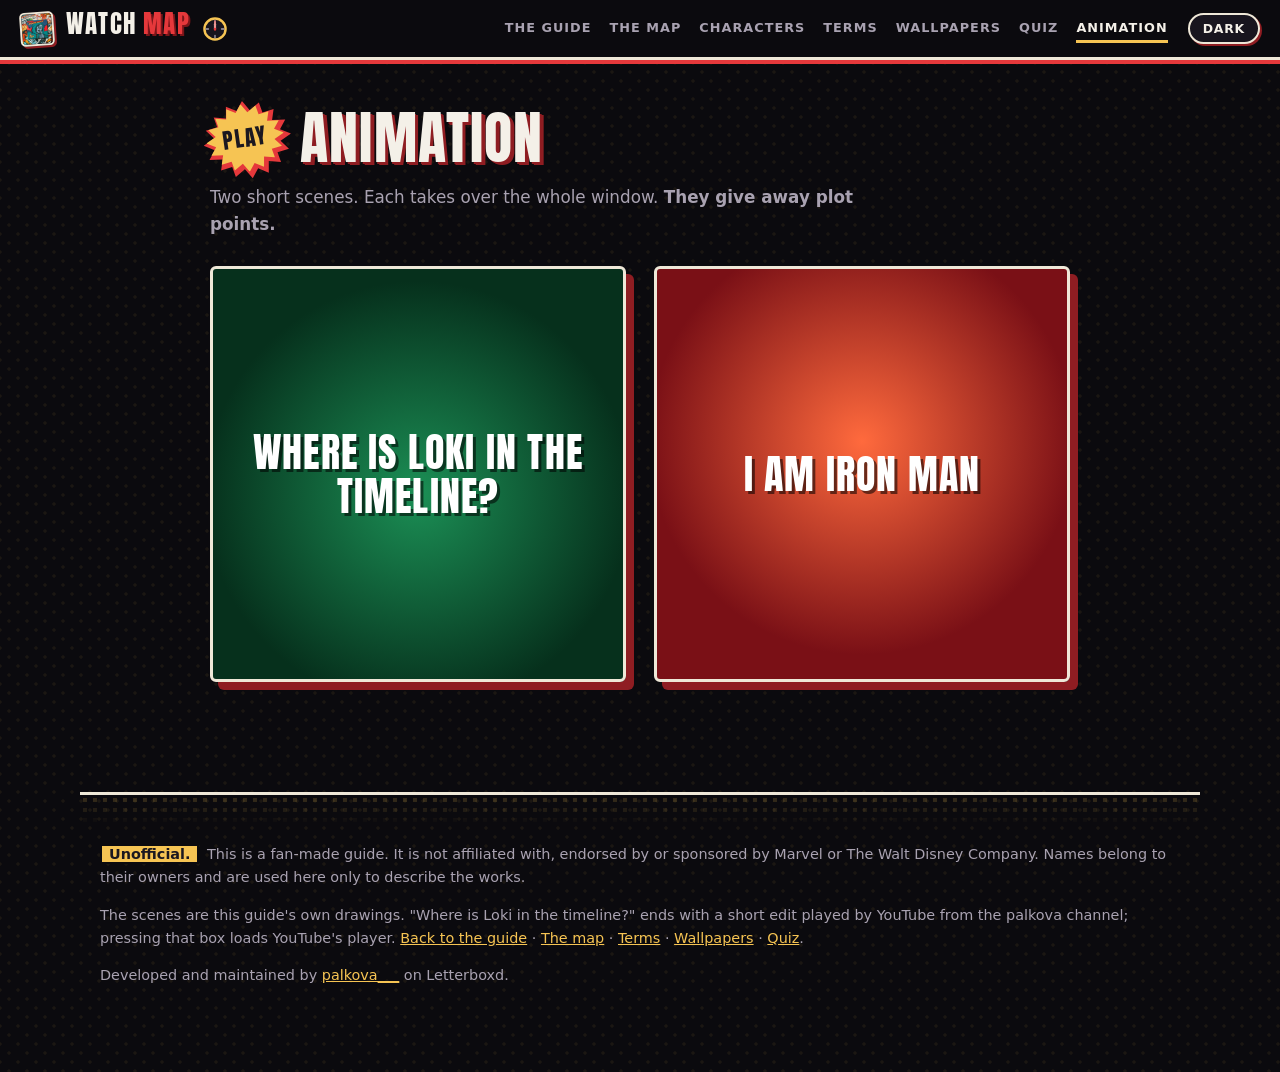
==== commit 6e795b02: "Watch Map: update the page" ====
--- a/animation.html
+++ b/animation.html
@@ -37,7 +37,7 @@
     <p class="sub">Two short scenes. Each takes over the whole window. <strong>They give away plot points.</strong></p>
   </div>
   <div class="anim-boxes">
-    <button type="button" class="anim-box loki" id="play-loki"><span>Check where is Loki</span></button>
+    <button type="button" class="anim-box loki" id="play-loki"><span>Where is Loki in the timeline?</span></button>
     <button type="button" class="anim-box iron" id="play-iron"><span>I am Iron Man</span></button>
   </div>
   <noscript><p class="meta">This page needs JavaScript to play the scenes.</p></noscript>
@@ -45,7 +45,7 @@
 
 <footer class="foot">
   <p><strong>Unofficial.</strong> This is a fan-made guide. It is not affiliated with, endorsed by or sponsored by Marvel or The Walt Disney Company. Names belong to their owners and are used here only to describe the works.</p>
-  <p>The scenes are this guide's own drawings. "Check where is Loki" ends with a short edit played by YouTube from the palkova channel; pressing that box loads YouTube's player. <a href="index.html">Back to the guide</a> · <a href="map.html">The map</a> · <a href="terms.html">Terms</a> · <a href="wallpapers.html">Wallpapers</a> · <a href="quiz.html">Quiz</a>.</p>
+  <p>The scenes are this guide's own drawings. "Where is Loki in the timeline?" ends with a short edit played by YouTube from the palkova channel; pressing that box loads YouTube's player. <a href="index.html">Back to the guide</a> · <a href="map.html">The map</a> · <a href="terms.html">Terms</a> · <a href="wallpapers.html">Wallpapers</a> · <a href="quiz.html">Quiz</a>.</p>
   <p class="made-by">Developed and maintained by <a href="https://letterboxd.com/palkova___/" target="_blank" rel="noopener noreferrer">palkova___</a> on Letterboxd.</p>
 </footer>
 
@@ -57,8 +57,6 @@
   <div class="stage-tools">
     <a class="stage-pill" id="stage-watch" href="https://www.youtube.com/" target="_blank" rel="noopener noreferrer" hidden>Watch the edit on YouTube ↗</a>
     <a class="stage-pill" id="stage-door" href="map.html#sacred" hidden>Enter the Sacred Timeline →</a>
-    <button type="button" class="stage-pill" id="stage-reverse" hidden>Reverse the snap</button>
-    <button type="button" class="stage-pill" id="stage-snap" hidden>Snap</button>
     <button type="button" class="stage-pill quiet" id="stage-back" hidden>Back</button>
     <a class="stage-pill quiet" id="stage-home" href="index.html" hidden>Back to home</a>
   </div>
--- a/style.css
+++ b/style.css
@@ -369,8 +369,14 @@
 :root[data-theme="green"] body[data-page="map"] .bar > :not(#view):not(.home-link) { display: none; }
 :root[data-theme="green"] body[data-page="map"] .home-link { display: inline-block; margin-left: auto; pointer-events: auto; background: #082214; color: #eaf6e4; border-color: #cfe9c8; text-decoration: none; }
 :root[data-theme="green"] body[data-page="map"] #view { margin-left: 0; pointer-events: auto; }
-:root[data-theme="green"] body[data-page="map"] #map { height: 100vh; height: 100dvh; padding: 0; }
-:root[data-theme="green"] body[data-page="map"] #map > :not(.map-scroll):not(#strands) { display: none; }
+:root[data-theme="green"] body[data-page="map"] #map { height: 100vh; height: 100dvh; padding: 0 0 62px; } /* the strip at the foot is the quote's */
+:root[data-theme="green"] body[data-page="map"] #map > :not(.map-scroll):not(#strands):not(.sacred-quote) { display: none; }
+/* one line at the foot of the Sacred Timeline view; it is not there in the Default view */
+.sacred-quote { display: none; }
+:root[data-theme="green"] body[data-page="map"] .sacred-quote { display: block; position: fixed; left: 0; right: 0; bottom: 12px; z-index: 2; margin: 0; padding: 0 16px; text-align: center; pointer-events: none;
+  font: italic 600 clamp(0.82rem, 1.5vw, 1.02rem) var(--body); letter-spacing: 0.01em; color: #eaf6e4; text-shadow: 0 0 6px #020d08, 0 0 6px #020d08, 0 0 14px #020d08; }
+@media (max-width: 520px) { :root[data-theme="green"] body[data-page="map"] #map { padding-bottom: 82px; } :root[data-theme="green"] body[data-page="map"] .sacred-quote { bottom: 16px; } }
+.sacred-quote span { display: block; margin-top: 2px; font-style: normal; font-size: 0.74em; letter-spacing: 0.14em; text-transform: uppercase; color: #9fe0b4; }
 :root[data-theme="green"] body[data-page="map"] #strands { display: block; position: fixed; inset: 0; z-index: 0; width: 100%; height: 100%; pointer-events: none; }
 :root[data-theme="green"] body[data-page="map"] .map-scroll { position: relative; z-index: 1; overscroll-behavior: contain; border: 0; border-radius: 0; box-shadow: none; background: none; scrollbar-color: #1f6b3f transparent; }
 :root[data-theme="green"] body[data-page="map"] .band { fill: transparent; }
@@ -408,15 +414,15 @@
 .stage-pill:hover { background: #f4f0e8; color: #0b0a0e; }
 .stage-pill.quiet { border-color: rgba(244, 240, 232, 0.45); color: rgba(244, 240, 232, 0.8); font-size: 0.76rem; }
 @keyframes stage-in { from { opacity: 0; } to { opacity: 1; } }
-/* the snap: the page is wiped away from left to right (the grains are drawn on the stage), then nothing is left */
-body.snapping { overflow: hidden; }
-body.snapping > .bar, body.snapping > main, body.snapping > .foot { -webkit-mask-image: linear-gradient(90deg, transparent 0, transparent 46%, #000 54%, #000 100%); mask-image: linear-gradient(90deg, transparent 0, transparent 46%, #000 54%, #000 100%);
-  -webkit-mask-size: 220% 100%; mask-size: 220% 100%; -webkit-mask-repeat: no-repeat; mask-repeat: no-repeat; animation: snap-away 2.4s ease-in forwards; }
-@keyframes snap-away { from { -webkit-mask-position: 100% 0; mask-position: 100% 0; } to { -webkit-mask-position: 0 0; mask-position: 0 0; } }
+/* "I am Iron Man": the page is wiped away from left to right (the grains are drawn on the stage), then nothing is left */
+body.to-dust { overflow: hidden; }
+body.to-dust > .bar, body.to-dust > main, body.to-dust > .foot { -webkit-mask-image: linear-gradient(90deg, transparent 0, transparent 46%, #000 54%, #000 100%); mask-image: linear-gradient(90deg, transparent 0, transparent 46%, #000 54%, #000 100%);
+  -webkit-mask-size: 220% 100%; mask-size: 220% 100%; -webkit-mask-repeat: no-repeat; mask-repeat: no-repeat; animation: dust-away 2.4s ease-in forwards; }
+@keyframes dust-away { from { -webkit-mask-position: 100% 0; mask-position: 100% 0; } to { -webkit-mask-position: 0 0; mask-position: 0 0; } }
 body.stage-full { overflow: hidden; }
 body.stage-full > .bar, body.stage-full > main, body.stage-full > .foot { visibility: hidden; animation: none; }
 body.stage-full #stage { background: #000; }
-@media (prefers-reduced-motion: reduce) { body.snapping > .bar, body.snapping > main, body.snapping > .foot { animation-duration: 0.01s; } }
+@media (prefers-reduced-motion: reduce) { body.to-dust > .bar, body.to-dust > main, body.to-dust > .foot { animation-duration: 0.01s; } }
 
 /* Quiz page: one card per question */
 .quiz-page { padding-top: 44px; max-width: 820px; }
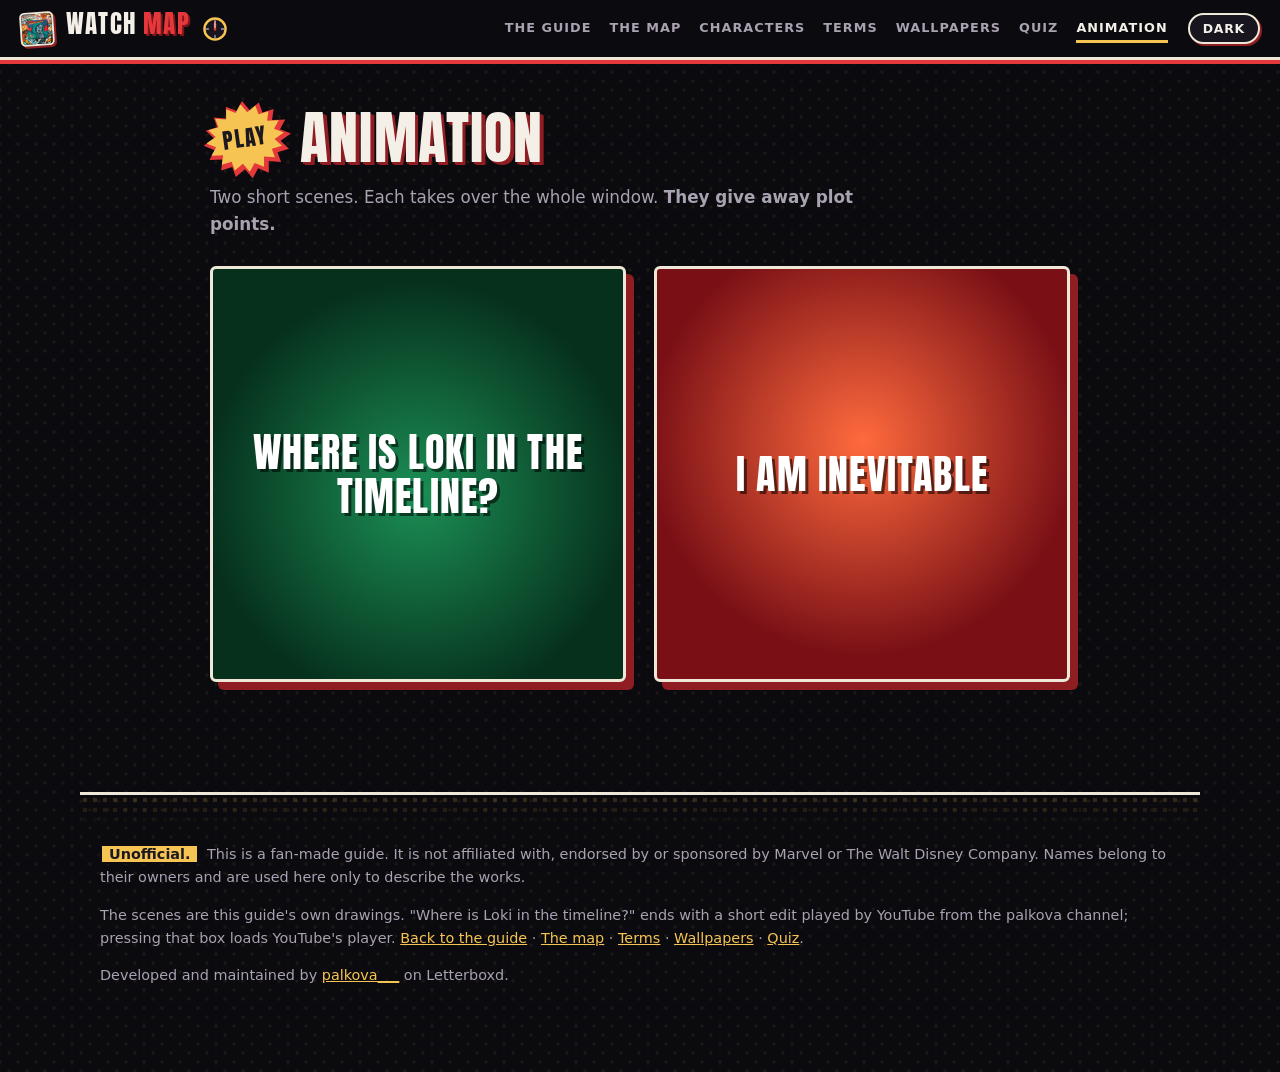
==== commit f1c31b0d: "Watch Map: update the page" ====
--- a/animation.html
+++ b/animation.html
@@ -38,7 +38,7 @@
   </div>
   <div class="anim-boxes">
     <button type="button" class="anim-box loki" id="play-loki"><span>Where is Loki in the timeline?</span></button>
-    <button type="button" class="anim-box iron" id="play-iron"><span>I am Iron Man</span></button>
+    <button type="button" class="anim-box iron" id="play-iron"><span>I am inevitable</span></button>
   </div>
   <noscript><p class="meta">This page needs JavaScript to play the scenes.</p></noscript>
 </main>
--- a/style.css
+++ b/style.css
@@ -414,7 +414,7 @@
 .stage-pill:hover { background: #f4f0e8; color: #0b0a0e; }
 .stage-pill.quiet { border-color: rgba(244, 240, 232, 0.45); color: rgba(244, 240, 232, 0.8); font-size: 0.76rem; }
 @keyframes stage-in { from { opacity: 0; } to { opacity: 1; } }
-/* "I am Iron Man": the page is wiped away from left to right (the grains are drawn on the stage), then nothing is left */
+/* "I am inevitable" (the Iron Man scene): the page is wiped away from left to right (the grains are drawn on the stage), then nothing is left */
 body.to-dust { overflow: hidden; }
 body.to-dust > .bar, body.to-dust > main, body.to-dust > .foot { -webkit-mask-image: linear-gradient(90deg, transparent 0, transparent 46%, #000 54%, #000 100%); mask-image: linear-gradient(90deg, transparent 0, transparent 46%, #000 54%, #000 100%);
   -webkit-mask-size: 220% 100%; mask-size: 220% 100%; -webkit-mask-repeat: no-repeat; mask-repeat: no-repeat; animation: dust-away 2.4s ease-in forwards; }
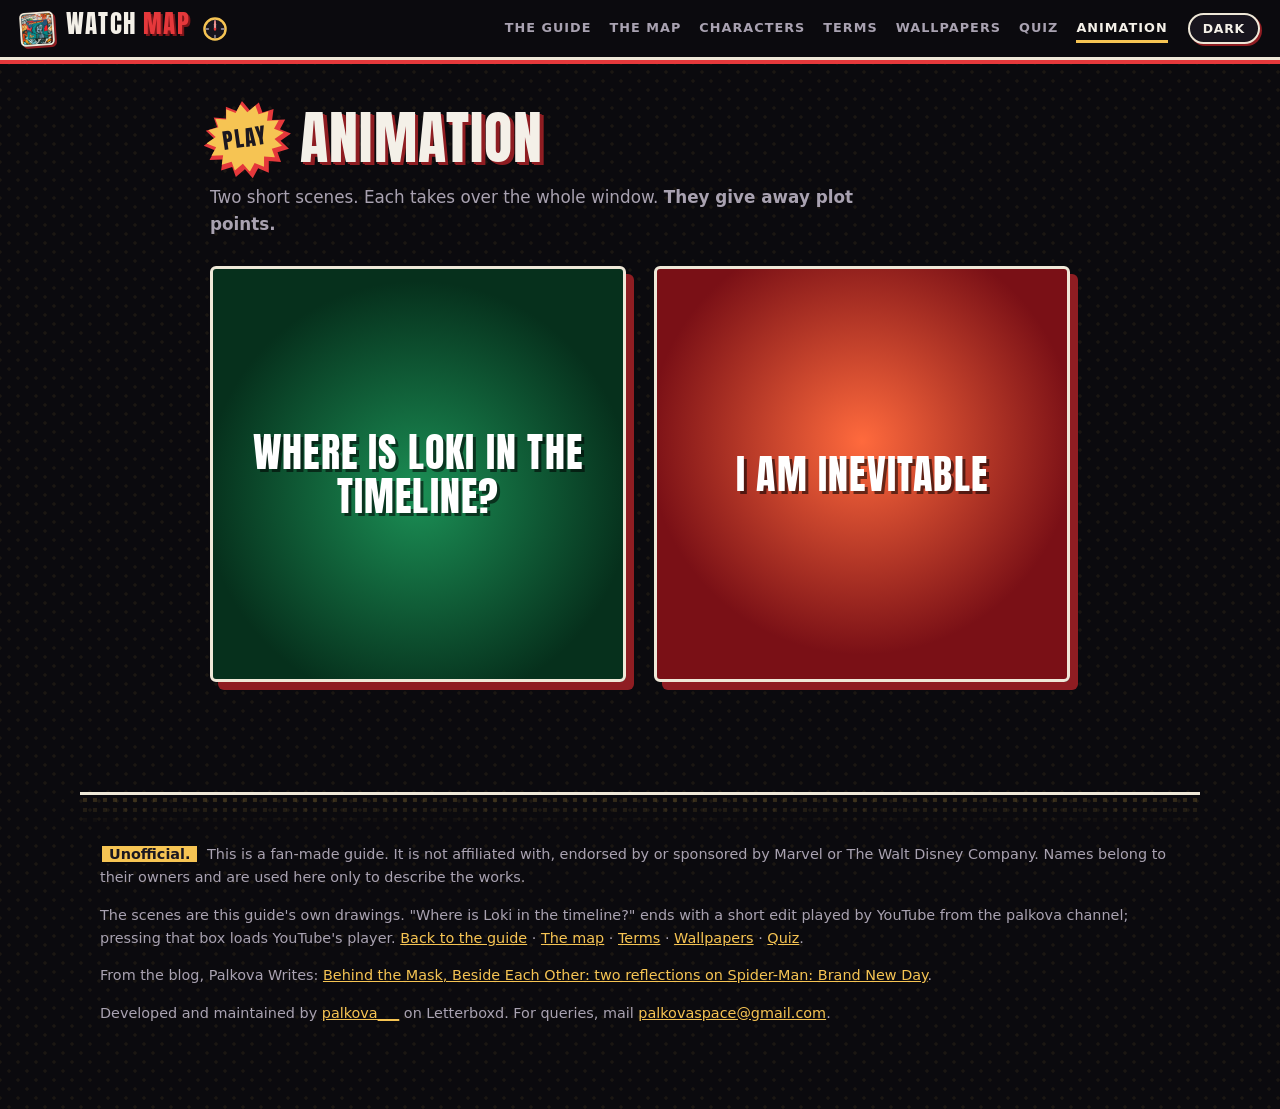
==== commit 77bc1c11: "Watch Map: update the page" ====
--- a/animation.html
+++ b/animation.html
@@ -46,7 +46,8 @@
 <footer class="foot">
   <p><strong>Unofficial.</strong> This is a fan-made guide. It is not affiliated with, endorsed by or sponsored by Marvel or The Walt Disney Company. Names belong to their owners and are used here only to describe the works.</p>
   <p>The scenes are this guide's own drawings. "Where is Loki in the timeline?" ends with a short edit played by YouTube from the palkova channel; pressing that box loads YouTube's player. <a href="index.html">Back to the guide</a> · <a href="map.html">The map</a> · <a href="terms.html">Terms</a> · <a href="wallpapers.html">Wallpapers</a> · <a href="quiz.html">Quiz</a>.</p>
-  <p class="made-by">Developed and maintained by <a href="https://letterboxd.com/palkova___/" target="_blank" rel="noopener noreferrer">palkova___</a> on Letterboxd.</p>
+  <p class="from-blog">From the blog, Palkova Writes: <a href="https://palkovaspace.wordpress.com/2026/11/07/behind-the-mask-beside-each-other-two-reflections-on-spider-man-brand-new-day/" target="_blank" rel="noopener noreferrer">Behind the Mask, Beside Each Other: two reflections on Spider-Man: Brand New Day</a>.</p>
+  <p class="made-by">Developed and maintained by <a href="https://letterboxd.com/palkova___/" target="_blank" rel="noopener noreferrer">palkova___</a> on Letterboxd. For queries, mail <a href="mailto:palkovaspace@gmail.com">palkovaspace@gmail.com</a>.</p>
 </footer>
 
 <!-- The stage: it covers the window while a scene plays (animation-page.js). -->
--- a/style.css
+++ b/style.css
@@ -153,6 +153,10 @@
 .poster .kind { display: inline-block; font-size: 0.62rem; font-weight: 800; letter-spacing: 0.14em; text-transform: uppercase; color: #1b1820; background: #f6c453; border: 2px solid #121014; padding: 0 6px; margin-bottom: 8px; transform: rotate(-2.5deg); transform-origin: 0 100%; }
 .poster .ttl { display: block; font-family: var(--display); font-size: 1.22rem; line-height: 1.12; letter-spacing: 0.02em; text-transform: uppercase; overflow-wrap: break-word; text-shadow: 2px 2px 0 rgba(0, 0, 0, 0.6); }
 .poster .len { display: block; margin-top: 5px; font-size: 0.74rem; font-weight: 600; opacity: 0.9; }
+/* a film a path starts with that is not on the map: plain grey, and it does not move when pointed at */
+.poster.outside { background: linear-gradient(155deg, #5b5a63, #1f1e25 78%); box-shadow: 5px 5px 0 #2b2a31; }
+.poster.outside:hover { transform: none; box-shadow: 5px 5px 0 #2b2a31; }
+.poster.outside .kind { background: #f4f0e8; }
 .poster.soon { border-style: dashed; background: repeating-linear-gradient(135deg, hsl(var(--h) 30% 22%) 0 12px, hsl(var(--h) 30% 18%) 12px 24px); }
 .poster.soon .kind { background: #f4f0e8; }
 .poster.soon .yr { color: rgba(255, 255, 255, 0.15); -webkit-text-stroke: 0; }
@@ -461,6 +465,7 @@
 .wall-pic img { display: block; width: 100%; height: auto; object-fit: cover; }
 .walls-wide .wall-pic img { aspect-ratio: 16 / 10; }
 .walls-tall .wall-pic img { aspect-ratio: 3 / 4; }
+#w-road-to-doomsday .wall-pic img { aspect-ratio: 9 / 16; } /* the guide's own poster is shown whole */
 .wall-text { display: flex; flex-direction: column; flex: 1; gap: 6px; padding: 16px 18px 18px; }
 .wall h3 { font-family: var(--display); font-weight: 400; font-size: 1.35rem; letter-spacing: 0.03em; text-transform: uppercase; line-height: 1.1; }
 .wall p { margin: 0; }
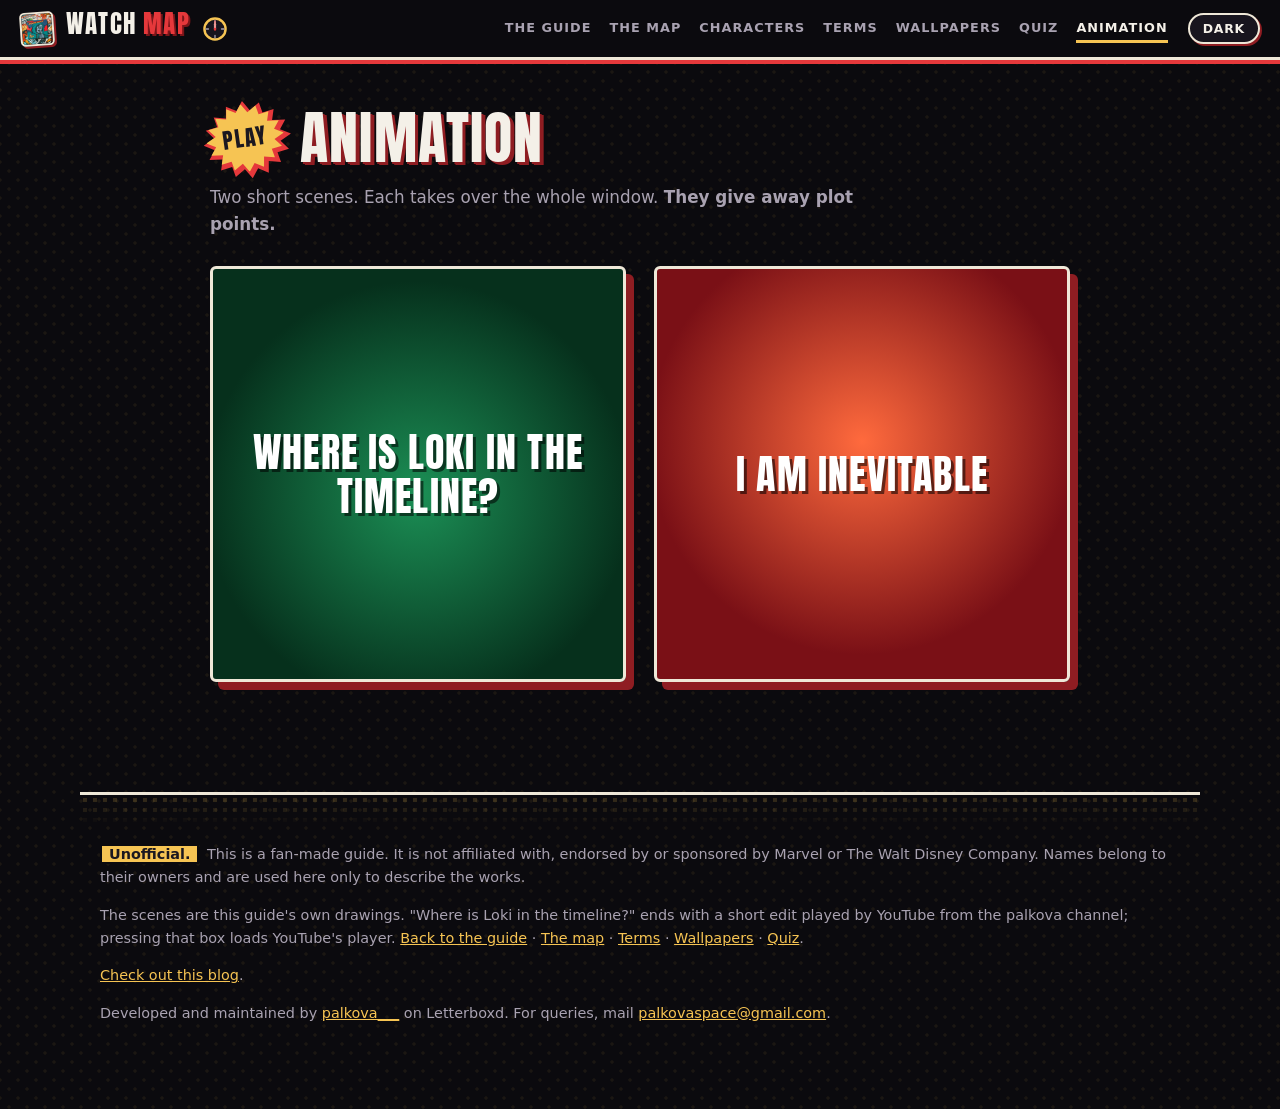
==== commit 0ffd66f4: "Watch Map: update the page" ====
--- a/animation.html
+++ b/animation.html
@@ -46,7 +46,7 @@
 <footer class="foot">
   <p><strong>Unofficial.</strong> This is a fan-made guide. It is not affiliated with, endorsed by or sponsored by Marvel or The Walt Disney Company. Names belong to their owners and are used here only to describe the works.</p>
   <p>The scenes are this guide's own drawings. "Where is Loki in the timeline?" ends with a short edit played by YouTube from the palkova channel; pressing that box loads YouTube's player. <a href="index.html">Back to the guide</a> · <a href="map.html">The map</a> · <a href="terms.html">Terms</a> · <a href="wallpapers.html">Wallpapers</a> · <a href="quiz.html">Quiz</a>.</p>
-  <p class="from-blog">From the blog, Palkova Writes: <a href="https://palkovaspace.wordpress.com/2026/11/07/behind-the-mask-beside-each-other-two-reflections-on-spider-man-brand-new-day/" target="_blank" rel="noopener noreferrer">Behind the Mask, Beside Each Other: two reflections on Spider-Man: Brand New Day</a>.</p>
+  <p class="from-blog"><a href="https://palkovaspace.wordpress.com/2026/11/07/behind-the-mask-beside-each-other-two-reflections-on-spider-man-brand-new-day/" target="_blank" rel="noopener noreferrer">Check out this blog</a>.</p>
   <p class="made-by">Developed and maintained by <a href="https://letterboxd.com/palkova___/" target="_blank" rel="noopener noreferrer">palkova___</a> on Letterboxd. For queries, mail <a href="mailto:palkovaspace@gmail.com">palkovaspace@gmail.com</a>.</p>
 </footer>
 
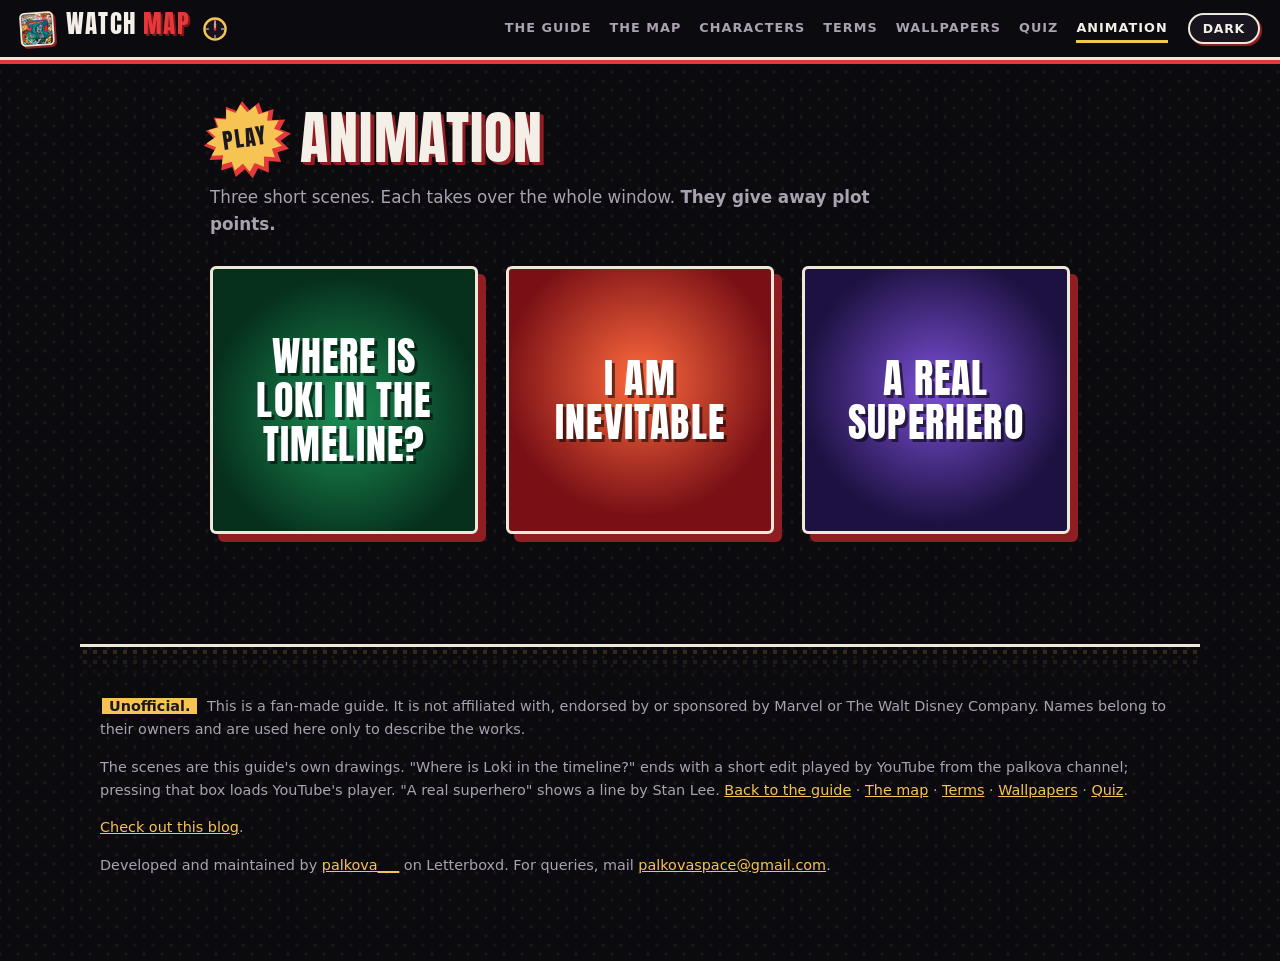
==== commit d2148593: "Watch Map: update the page" ====
--- a/animation.html
+++ b/animation.html
@@ -4,7 +4,7 @@
 <meta charset="utf-8">
 <meta name="viewport" content="width=device-width, initial-scale=1">
 <title>Animation · Watch Map</title>
-<meta name="description" content="An unofficial fan guide. Two short scenes that take over the whole window.">
+<meta name="description" content="An unofficial fan guide. Three short scenes that take over the whole window.">
 <meta name="theme-color" content="#0b0a0e">
 <link rel="icon" type="image/png" sizes="32x32" href="icon-32.png">
 <link rel="apple-touch-icon" href="icon-180.png">
@@ -34,18 +34,19 @@
   <div class="head">
     <p class="num">PLAY</p>
     <h1 class="terms-title">Animation</h1>
-    <p class="sub">Two short scenes. Each takes over the whole window. <strong>They give away plot points.</strong></p>
+    <p class="sub">Three short scenes. Each takes over the whole window. <strong>They give away plot points.</strong></p>
   </div>
   <div class="anim-boxes">
     <button type="button" class="anim-box loki" id="play-loki"><span>Where is Loki in the timeline?</span></button>
     <button type="button" class="anim-box iron" id="play-iron"><span>I am inevitable</span></button>
+    <button type="button" class="anim-box stan" id="play-stan"><span>A real superhero</span></button>
   </div>
   <noscript><p class="meta">This page needs JavaScript to play the scenes.</p></noscript>
 </main>
 
 <footer class="foot">
   <p><strong>Unofficial.</strong> This is a fan-made guide. It is not affiliated with, endorsed by or sponsored by Marvel or The Walt Disney Company. Names belong to their owners and are used here only to describe the works.</p>
-  <p>The scenes are this guide's own drawings. "Where is Loki in the timeline?" ends with a short edit played by YouTube from the palkova channel; pressing that box loads YouTube's player. <a href="index.html">Back to the guide</a> · <a href="map.html">The map</a> · <a href="terms.html">Terms</a> · <a href="wallpapers.html">Wallpapers</a> · <a href="quiz.html">Quiz</a>.</p>
+  <p>The scenes are this guide's own drawings. "Where is Loki in the timeline?" ends with a short edit played by YouTube from the palkova channel; pressing that box loads YouTube's player. "A real superhero" shows a line by Stan Lee. <a href="index.html">Back to the guide</a> · <a href="map.html">The map</a> · <a href="terms.html">Terms</a> · <a href="wallpapers.html">Wallpapers</a> · <a href="quiz.html">Quiz</a>.</p>
   <p class="from-blog"><a href="https://palkovaspace.wordpress.com/2026/11/07/behind-the-mask-beside-each-other-two-reflections-on-spider-man-brand-new-day/" target="_blank" rel="noopener noreferrer">Check out this blog</a>.</p>
   <p class="made-by">Developed and maintained by <a href="https://letterboxd.com/palkova___/" target="_blank" rel="noopener noreferrer">palkova___</a> on Letterboxd. For queries, mail <a href="mailto:palkovaspace@gmail.com">palkovaspace@gmail.com</a>.</p>
 </footer>
--- a/style.css
+++ b/style.css
@@ -406,6 +406,7 @@
 .anim-box span { font-family: var(--display); font-size: clamp(1.7rem, 5vw, 2.5rem); letter-spacing: 0.03em; text-transform: uppercase; line-height: 1.1; text-shadow: 3px 3px 0 rgba(0, 0, 0, 0.55); }
 .anim-box.loki { background: radial-gradient(circle at 50% 55%, #1b8f55, #06301c 70%); }
 .anim-box.iron { background: radial-gradient(circle at 50% 42%, #ff6a3d, #7a1016 68%); }
+.anim-box.stan { background: radial-gradient(circle at 50% 46%, #7b4fd6, #1c1140 70%); }
 #stage { position: fixed; inset: 0; z-index: 60; display: grid; place-items: center; }
 #stage[hidden], #stage [hidden] { display: none; }
 #stage-canvas { position: absolute; inset: 0; width: 100%; height: 100%; }
